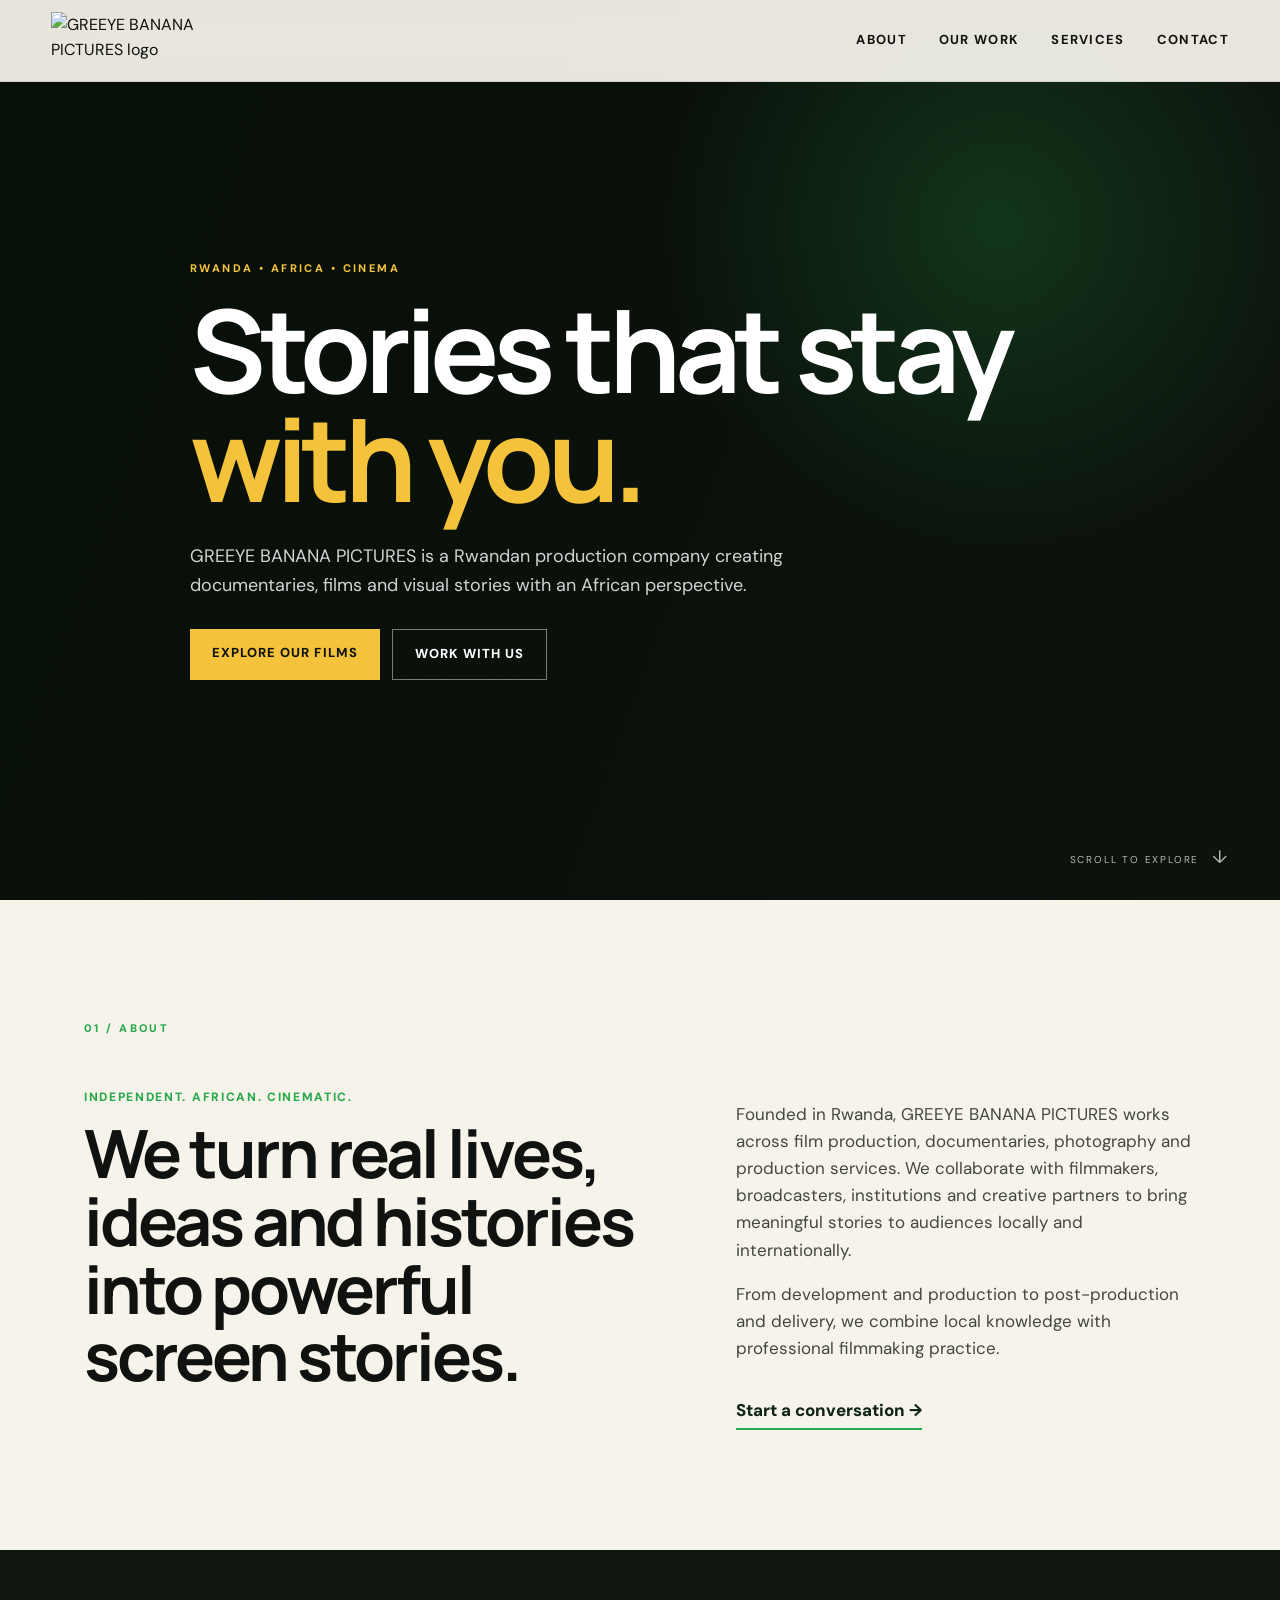
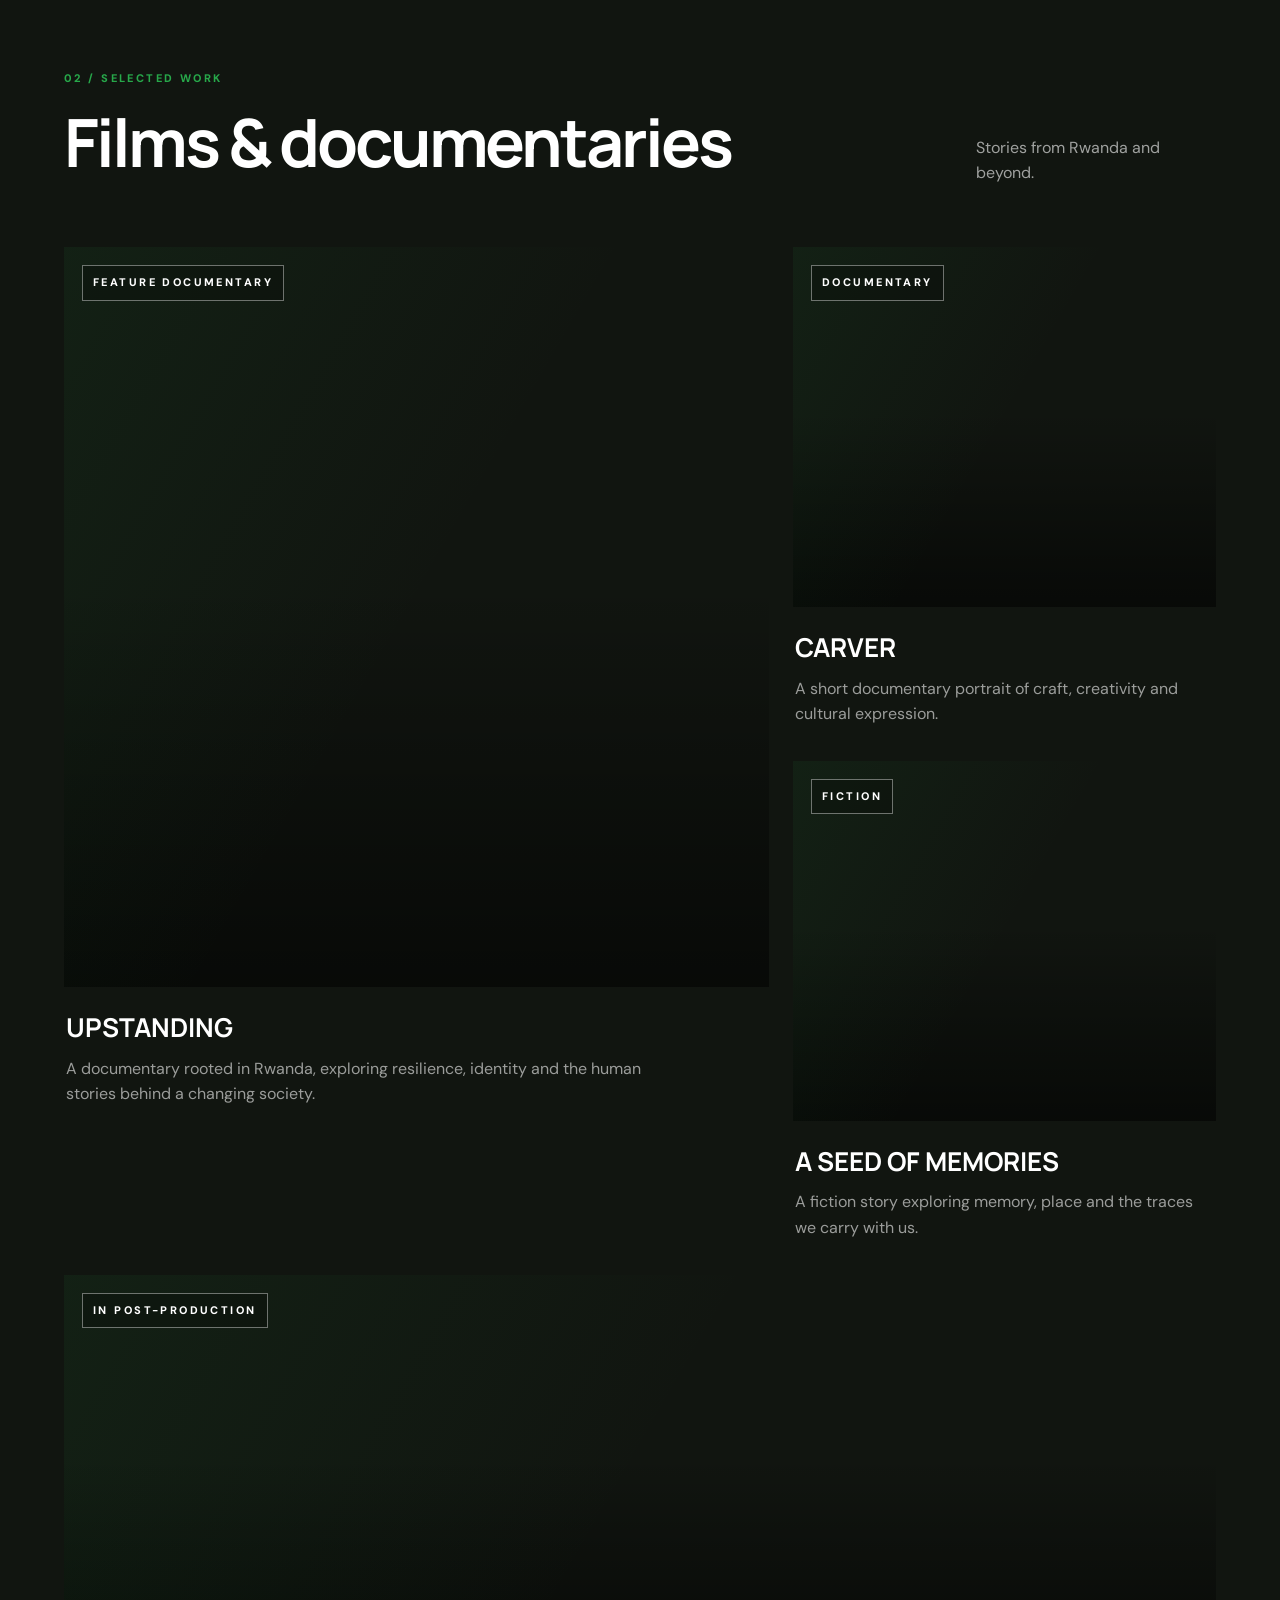
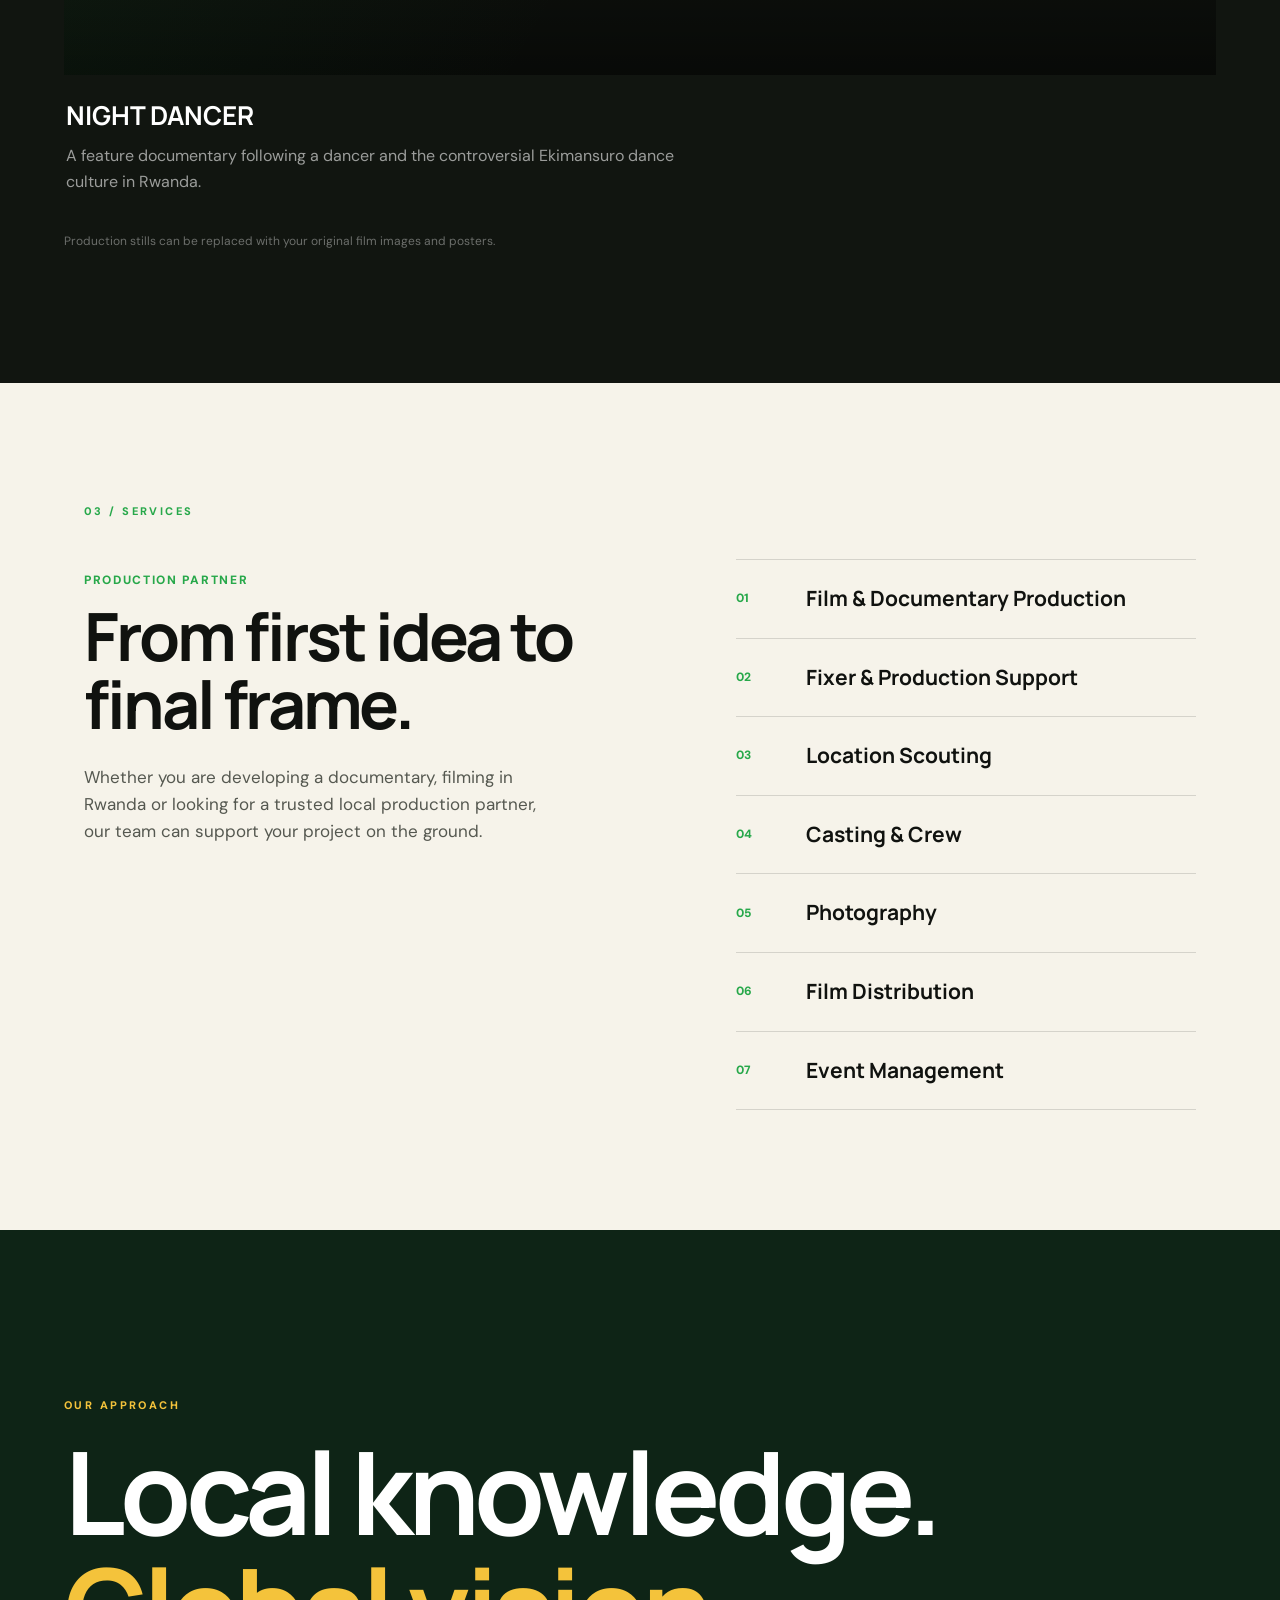
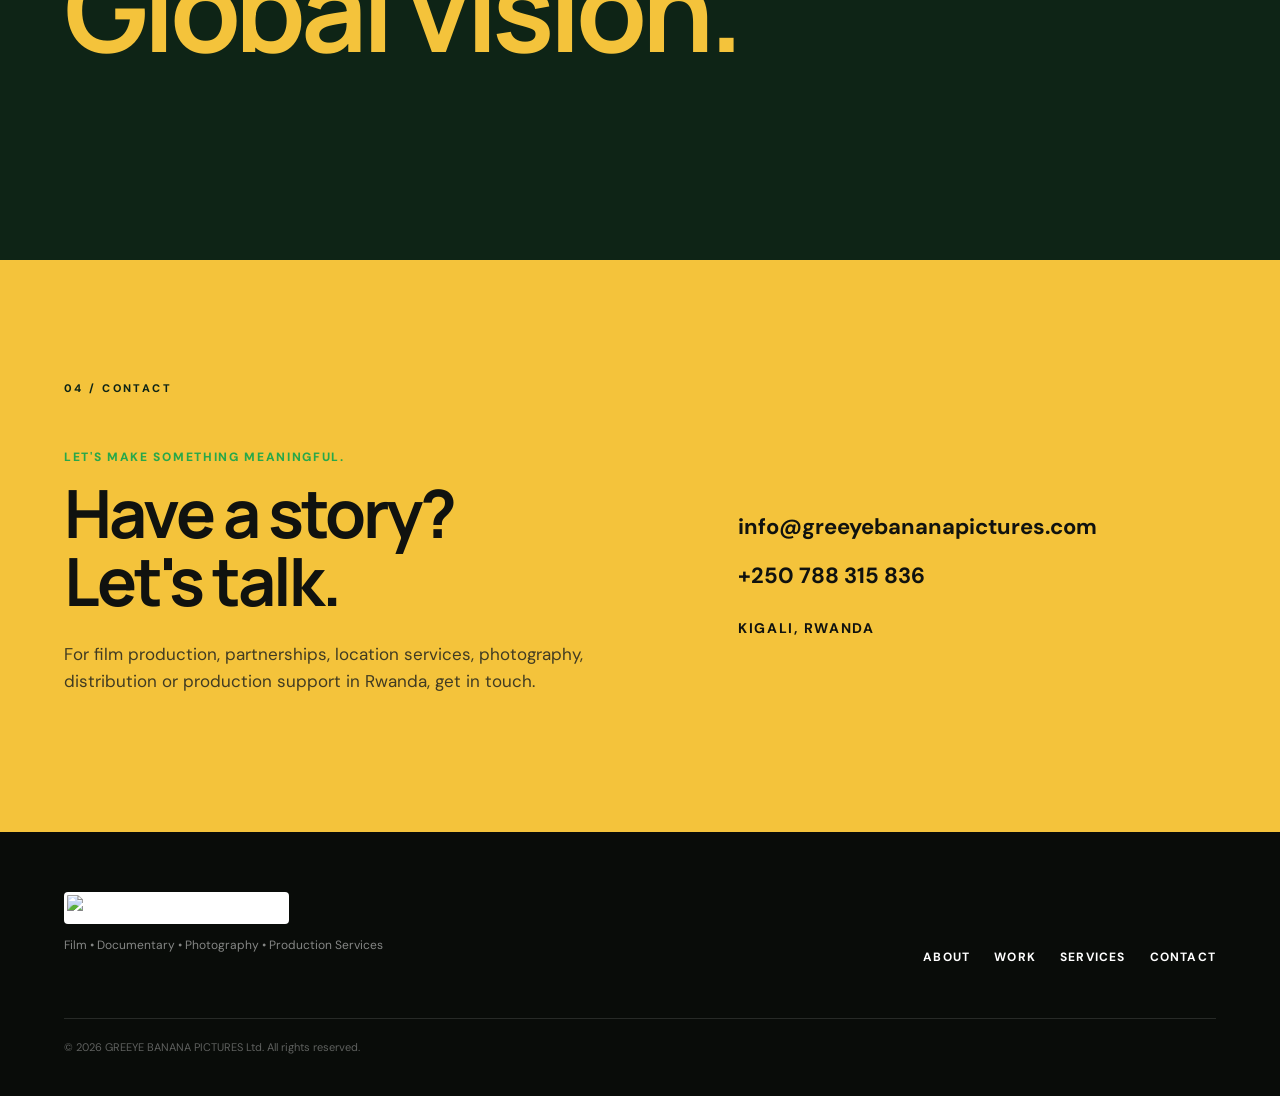
==== index.html @ ae96b375 "Add files via upload" ====
<!DOCTYPE html>
<html lang="en">
<head>
  <meta charset="UTF-8">
  <meta name="viewport" content="width=device-width, initial-scale=1.0">
  <meta name="description" content="GREEYE BANANA PICTURES — Rwandan film production company creating bold stories for Rwanda, Africa and the world.">
  <title>GREEYE BANANA PICTURES | Film Production</title>
  <link rel="preconnect" href="https://fonts.googleapis.com">
  <link rel="preconnect" href="https://fonts.gstatic.com" crossorigin>
  <link href="https://fonts.googleapis.com/css2?family=DM+Sans:wght@400;500;600;700&family=Manrope:wght@500;600;700;800&display=swap" rel="stylesheet">
  <link rel="stylesheet" href="style.css">
</head>
<body>
  <header class="site-header" id="top">
    <a class="brand" href="#top" aria-label="GREEYE BANANA PICTURES home">
      <img src="assets/greeye-logo.png" alt="GREEYE BANANA PICTURES logo">
    </a>
    <button class="menu-toggle" aria-label="Open menu" aria-expanded="false">☰</button>
    <nav class="nav">
      <a href="#about">About</a>
      <a href="#work">Our Work</a>
      <a href="#services">Services</a>
      <a href="#contact">Contact</a>
    </nav>
  </header>

  <main>
    <section class="hero">
      <div class="hero-media"></div>
      <div class="hero-overlay"></div>
      <div class="hero-content">
        <p class="eyebrow">RWANDA • AFRICA • CINEMA</p>
        <h1>Stories that stay<br><span>with you.</span></h1>
        <p class="hero-copy">GREEYE BANANA PICTURES is a Rwandan production company creating documentaries, films and visual stories with an African perspective.</p>
        <div class="hero-actions">
          <a class="button button-primary" href="#work">Explore our films</a>
          <a class="button button-ghost" href="#contact">Work with us</a>
        </div>
      </div>
      <div class="scroll-note">SCROLL TO EXPLORE <span>↓</span></div>
    </section>

    <section class="intro section" id="about">
      <div class="section-label">01 / ABOUT</div>
      <div class="intro-grid">
        <div>
          <p class="kicker">Independent. African. Cinematic.</p>
          <h2>We turn real lives, ideas and histories into powerful screen stories.</h2>
        </div>
        <div class="intro-copy">
          <p>Founded in Rwanda, GREEYE BANANA PICTURES works across film production, documentaries, photography and production services. We collaborate with filmmakers, broadcasters, institutions and creative partners to bring meaningful stories to audiences locally and internationally.</p>
          <p>From development and production to post-production and delivery, we combine local knowledge with professional filmmaking practice.</p>
          <a class="text-link" href="#contact">Start a conversation →</a>
        </div>
      </div>
    </section>

    <section class="work section" id="work">
      <div class="section-head">
        <div>
          <div class="section-label">02 / SELECTED WORK</div>
          <h2>Films &amp; documentaries</h2>
        </div>
        <p>Stories from Rwanda and beyond.</p>
      </div>

      <div class="film-grid">
        <article class="film-card large">
          <div class="film-image image-one">
            <span class="film-type">FEATURE DOCUMENTARY</span>
          </div>
          <div class="film-meta">
            <h3>UPSTANDING</h3>
            <p>A documentary rooted in Rwanda, exploring resilience, identity and the human stories behind a changing society.</p>
          </div>
        </article>

        <article class="film-card">
          <div class="film-image image-two">
            <span class="film-type">DOCUMENTARY</span>
          </div>
          <div class="film-meta">
            <h3>CARVER</h3>
            <p>A short documentary portrait of craft, creativity and cultural expression.</p>
          </div>
        </article>

        <article class="film-card">
          <div class="film-image image-three">
            <span class="film-type">FICTION</span>
          </div>
          <div class="film-meta">
            <h3>A SEED OF MEMORIES</h3>
            <p>A fiction story exploring memory, place and the traces we carry with us.</p>
          </div>
        </article>

        <article class="film-card wide">
          <div class="film-image image-four">
            <span class="film-type">IN POST-PRODUCTION</span>
          </div>
          <div class="film-meta">
            <h3>NIGHT DANCER</h3>
            <p>A feature documentary following a dancer and the controversial Ekimansuro dance culture in Rwanda.</p>
          </div>
        </article>
      </div>
      <p class="image-note">Production stills can be replaced with your original film images and posters.</p>
    </section>

    <section class="services section" id="services">
      <div class="section-label">03 / SERVICES</div>
      <div class="services-grid">
        <div>
          <p class="kicker">Production partner</p>
          <h2>From first idea to final frame.</h2>
          <p class="service-intro">Whether you are developing a documentary, filming in Rwanda or looking for a trusted local production partner, our team can support your project on the ground.</p>
        </div>
        <div class="service-list">
          <div class="service-item"><span>01</span><h3>Film &amp; Documentary Production</h3></div>
          <div class="service-item"><span>02</span><h3>Fixer &amp; Production Support</h3></div>
          <div class="service-item"><span>03</span><h3>Location Scouting</h3></div>
          <div class="service-item"><span>04</span><h3>Casting &amp; Crew</h3></div>
          <div class="service-item"><span>05</span><h3>Photography</h3></div>
          <div class="service-item"><span>06</span><h3>Film Distribution</h3></div>
          <div class="service-item"><span>07</span><h3>Event Management</h3></div>
        </div>
      </div>
    </section>

    <section class="statement">
      <div class="statement-inner">
        <p class="eyebrow">OUR APPROACH</p>
        <h2>Local knowledge.<br><em>Global vision.</em></h2>
      </div>
    </section>

    <section class="contact section" id="contact">
      <div class="section-label">04 / CONTACT</div>
      <div class="contact-grid">
        <div>
          <p class="kicker">Let's make something meaningful.</p>
          <h2>Have a story?<br>Let's talk.</h2>
          <p class="contact-copy">For film production, partnerships, location services, photography, distribution or production support in Rwanda, get in touch.</p>
        </div>
        <div class="contact-details">
          <a href="mailto:info@greeyebananapictures.com">info@greeyebananapictures.com</a>
          <a href="tel:+250788315836">+250 788 315 836</a>
          <p>Kigali, Rwanda</p>
        </div>
      </div>
    </section>
  </main>

  <footer>
    <div class="footer-brand">
      <img src="assets/greeye-logo.png" alt="GREEYE BANANA PICTURES">
      <p>Film • Documentary • Photography • Production Services</p>
    </div>
    <div class="footer-links">
      <a href="#about">About</a>
      <a href="#work">Work</a>
      <a href="#services">Services</a>
      <a href="#contact">Contact</a>
    </div>
    <p class="copyright">© 2026 GREEYE BANANA PICTURES Ltd. All rights reserved.</p>
  </footer>

  <script src="script.js"></script>
</body>
</html>
---- style.css ----
:root {
  --green: #27a84a;
  --green-dark: #0e2416;
  --gold: #f4c33b;
  --cream: #f6f3ea;
  --ink: #10120f;
  --muted: #686b64;
  --line: rgba(16,18,15,.14);
  --white: #fff;
  --max: 1240px;
}
* { box-sizing: border-box; }
html { scroll-behavior: smooth; }
body {
  margin: 0;
  font-family: "DM Sans", sans-serif;
  color: var(--ink);
  background: var(--cream);
  line-height: 1.6;
}
a { color: inherit; text-decoration: none; }
.site-header {
  position: fixed;
  z-index: 20;
  top: 0; left: 0; right: 0;
  height: 82px;
  display: flex;
  align-items: center;
  justify-content: space-between;
  padding: 12px 4vw;
  background: rgba(246,243,234,.94);
  backdrop-filter: blur(14px);
  border-bottom: 1px solid rgba(16,18,15,.08);
}
.brand img { width: 150px; height: 58px; object-fit: contain; display: block; }
.nav { display: flex; gap: 32px; font-size: 13px; font-weight: 700; text-transform: uppercase; letter-spacing: .1em; }
.nav a { position: relative; padding: 8px 0; }
.nav a::after { content:""; position:absolute; left:0; bottom:2px; width:0; height:2px; background:var(--green); transition:.25s; }
.nav a:hover::after { width:100%; }
.menu-toggle { display:none; border:0; background:transparent; font-size:26px; }

.hero {
  min-height: 100vh;
  position: relative;
  display:flex;
  align-items:center;
  color:white;
  overflow:hidden;
  background:#10140f;
}
.hero-media {
  position:absolute; inset:0;
  background:
    linear-gradient(110deg, rgba(7,15,9,.95) 0%, rgba(7,15,9,.68) 48%, rgba(7,15,9,.32) 100%),
    url("https://images.unsplash.com/photo-1485846234645-a62644f84728?auto=format&fit=crop&w=2200&q=85") center/cover;
  transform: scale(1.02);
}
.hero-overlay { position:absolute; inset:0; background: radial-gradient(circle at 78% 25%, rgba(39,168,74,.24), transparent 28%); }
.hero-content { position:relative; z-index:2; width:min(900px, 90%); margin:120px auto 80px; }
.eyebrow, .section-label, .film-type {
  font-size:11px; letter-spacing:.22em; font-weight:800; text-transform:uppercase;
}
.eyebrow { color:var(--gold); margin:0 0 18px; }
h1, h2, h3 { font-family:"Manrope", sans-serif; margin-top:0; }
h1 { font-size:clamp(58px, 9vw, 122px); line-height:.94; letter-spacing:-.055em; margin:0; max-width:950px; }
h1 span { color:var(--gold); }
.hero-copy { max-width:620px; margin:30px 0; font-size:18px; color:rgba(255,255,255,.82); }
.hero-actions { display:flex; gap:12px; flex-wrap:wrap; }
.button { padding:14px 22px; font-weight:800; font-size:13px; text-transform:uppercase; letter-spacing:.08em; }
.button-primary { background:var(--gold); color:var(--ink); }
.button-ghost { border:1px solid rgba(255,255,255,.45); color:white; }
.scroll-note { position:absolute; bottom:28px; right:4vw; z-index:2; font-size:10px; letter-spacing:.18em; opacity:.7; }
.scroll-note span { font-size:18px; margin-left:8px; }

.section { padding:120px 5vw; max-width:var(--max); margin:auto; }
.section-label { color:var(--green); margin-bottom:38px; }
.intro-grid, .services-grid, .contact-grid { display:grid; grid-template-columns:1.1fr .9fr; gap:90px; }
.kicker { color:var(--green); font-weight:800; text-transform:uppercase; letter-spacing:.14em; font-size:12px; }
h2 { font-size:clamp(38px, 5.2vw, 72px); line-height:1.02; letter-spacing:-.045em; margin-bottom:26px; }
.intro-copy { color:#44473f; font-size:17px; padding-top:8px; }
.text-link { display:inline-block; margin-top:18px; color:var(--green-dark); font-weight:800; border-bottom:2px solid var(--green); padding-bottom:4px; }

.work { max-width:none; background:#111510; color:white; }
.work > * { max-width:var(--max); margin-left:auto; margin-right:auto; }
.section-head { display:flex; justify-content:space-between; align-items:end; gap:40px; }
.section-head .section-label { margin-bottom:20px; }
.section-head p { color:rgba(255,255,255,.6); max-width:240px; }
.film-grid { display:grid; grid-template-columns:1.25fr .75fr; gap:24px; margin-top:45px; }
.film-card { min-width:0; }
.film-card.large { grid-row:span 2; }
.film-card.wide { grid-column:span 2; }
.film-image {
  min-height:360px; position:relative; overflow:hidden;
  background-size:cover; background-position:center;
}
.film-card.large .film-image { min-height:740px; }
.film-card.wide .film-image { min-height:400px; }
.image-one { background-image:linear-gradient(0deg,rgba(0,0,0,.55),transparent 55%),url("https://images.unsplash.com/photo-1492619375914-88005aa9e8fb?auto=format&fit=crop&w=1500&q=80"); }
.image-two { background-image:linear-gradient(0deg,rgba(0,0,0,.55),transparent 55%),url("https://images.unsplash.com/photo-1489599849927-2ee91cede3ba?auto=format&fit=crop&w=1200&q=80"); }
.image-three { background-image:linear-gradient(0deg,rgba(0,0,0,.55),transparent 55%),url("https://images.unsplash.com/photo-1516321318423-f06f85e504b3?auto=format&fit=crop&w=1200&q=80"); }
.image-four { background-image:linear-gradient(0deg,rgba(0,0,0,.55),transparent 55%),url("https://images.unsplash.com/photo-1516035069371-29a1b244cc32?auto=format&fit=crop&w=1500&q=80"); }
.film-image::after { content:""; position:absolute; inset:0; background:linear-gradient(120deg,rgba(39,168,74,.08),transparent 50%); transition:.35s; }
.film-card:hover .film-image::after { background:linear-gradient(120deg,rgba(244,195,59,.15),transparent 55%); }
.film-type { position:absolute; z-index:2; top:18px; left:18px; padding:8px 10px; border:1px solid rgba(255,255,255,.4); background:rgba(0,0,0,.25); }
.film-meta { padding:20px 2px 10px; }
.film-meta h3 { font-size:26px; margin-bottom:7px; }
.film-meta p { color:rgba(255,255,255,.58); max-width:620px; margin:0; }
.image-note { color:rgba(255,255,255,.38); font-size:12px; margin-top:28px; }

.services { background:var(--cream); }
.service-intro { max-width:480px; color:#555850; font-size:17px; }
.service-list { border-top:1px solid var(--line); }
.service-item { display:grid; grid-template-columns:52px 1fr; align-items:center; gap:18px; padding:22px 0; border-bottom:1px solid var(--line); }
.service-item span { color:var(--green); font-size:12px; font-weight:800; }
.service-item h3 { margin:0; font-size:21px; }

.statement { min-height:70vh; display:flex; align-items:center; background:var(--green-dark); color:white; padding:80px 5vw; }
.statement-inner { width:min(var(--max), 1240px); margin:auto; }
.statement h2 { font-size:clamp(58px, 9vw, 130px); }
.statement em { color:var(--gold); font-style:normal; }

.contact { background:var(--gold); max-width:none; }
.contact > * { max-width:var(--max); margin-left:auto; margin-right:auto; }
.contact .section-label { color:var(--green-dark); }
.contact-details { display:flex; flex-direction:column; justify-content:center; gap:14px; font-size:22px; font-weight:700; }
.contact-details a:hover { text-decoration:underline; }
.contact-details p { margin:10px 0 0; font-size:14px; text-transform:uppercase; letter-spacing:.12em; }
.contact-copy { max-width:540px; font-size:17px; color:#403b22; }

footer { background:#090c09; color:white; padding:60px 5vw 28px; display:grid; grid-template-columns:1fr auto; gap:40px; align-items:end; }
.footer-brand img { width:190px; height:70px; object-fit:contain; background:white; border-radius:4px; padding:3px; }
.footer-brand p { color:rgba(255,255,255,.5); font-size:12px; }
.footer-links { display:flex; gap:24px; font-size:12px; text-transform:uppercase; letter-spacing:.1em; font-weight:700; }
.copyright { grid-column:1/-1; border-top:1px solid rgba(255,255,255,.12); padding-top:20px; color:rgba(255,255,255,.35); font-size:11px; }

@media (max-width: 800px) {
  .site-header { height:72px; }
  .brand img { width:125px; height:50px; }
  .menu-toggle { display:block; }
  .nav { display:none; position:absolute; top:72px; left:0; right:0; background:var(--cream); padding:22px 5vw; flex-direction:column; gap:8px; border-bottom:1px solid var(--line); }
  .nav.open { display:flex; }
  .hero-content { margin-top:100px; }
  .hero-copy { font-size:16px; }
  .intro-grid, .services-grid, .contact-grid { grid-template-columns:1fr; gap:35px; }
  .section { padding:85px 6vw; }
  .film-grid { grid-template-columns:1fr; }
  .film-card.large, .film-card.wide { grid-row:auto; grid-column:auto; }
  .film-card.large .film-image, .film-card.wide .film-image, .film-image { min-height:430px; }
  .section-head { align-items:start; flex-direction:column; gap:0; }
  .statement { min-height:55vh; }
  footer { grid-template-columns:1fr; }
  .footer-links { flex-wrap:wrap; }
}
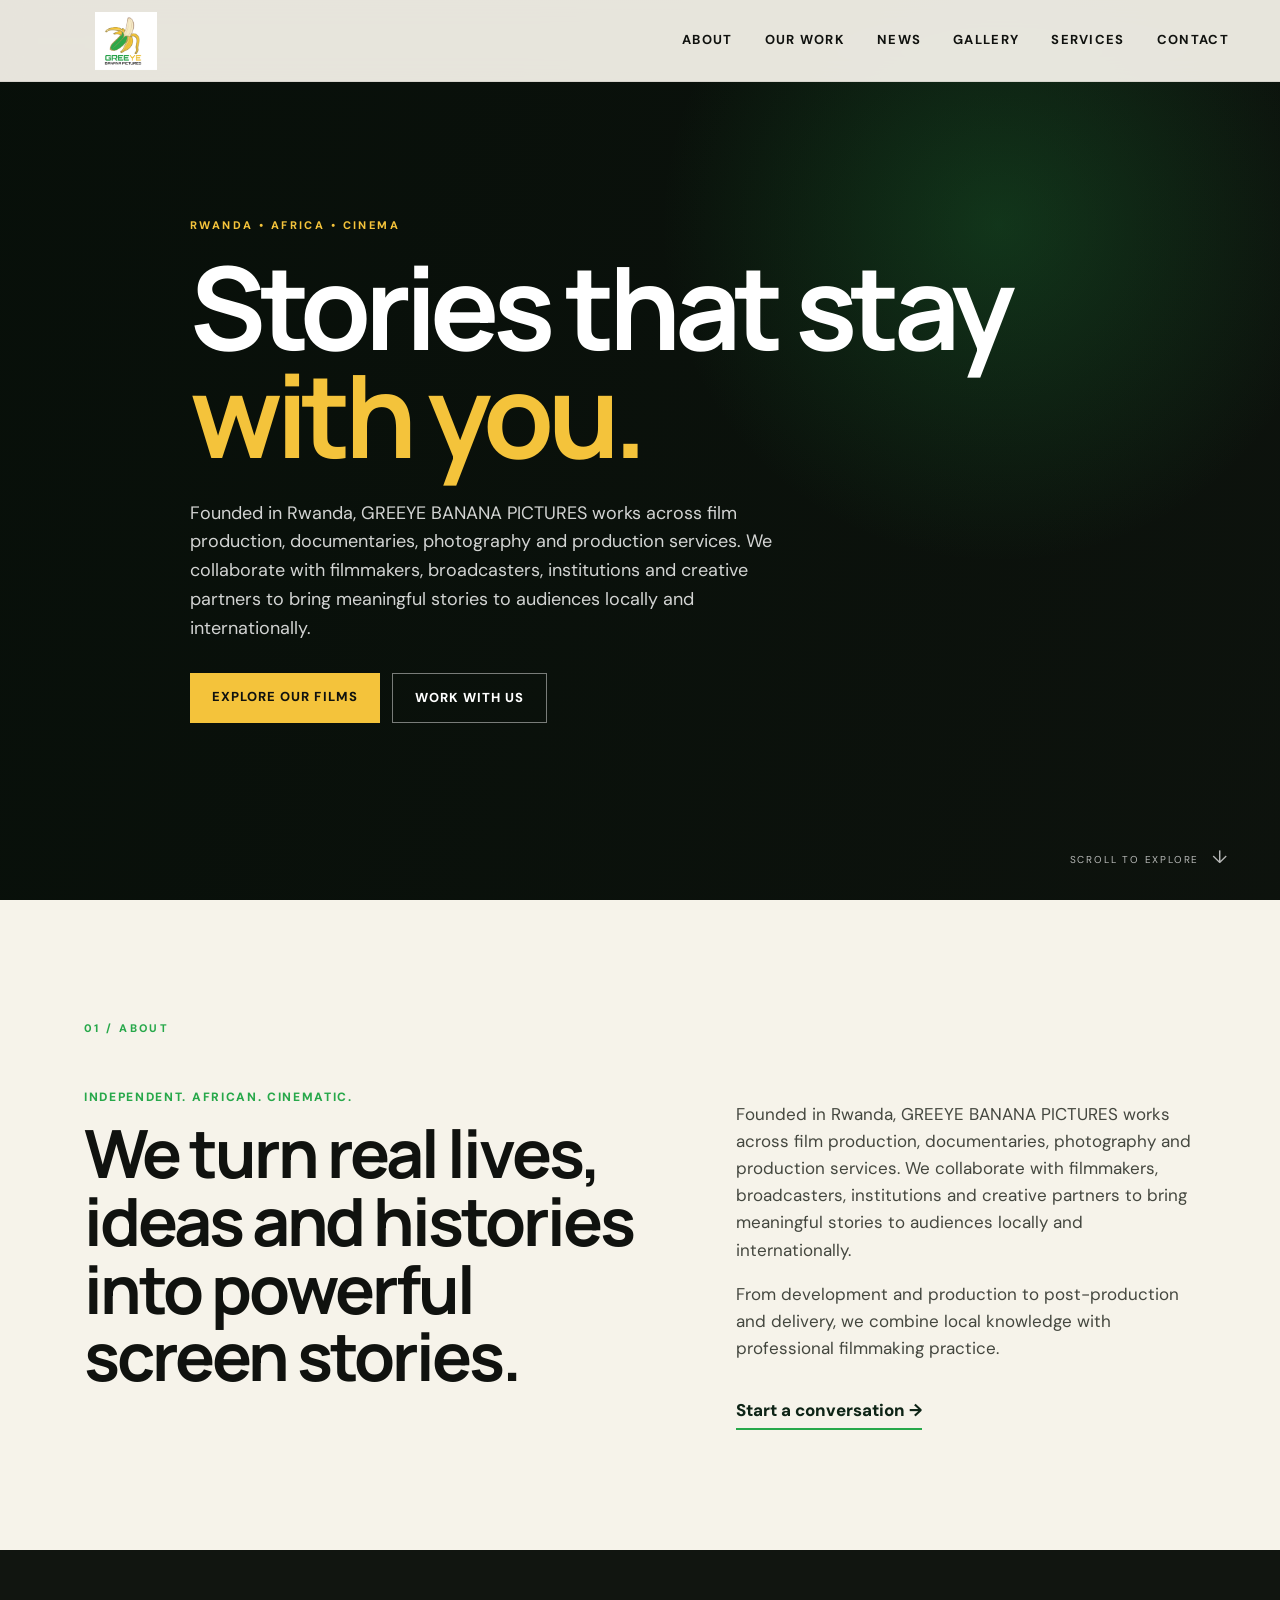
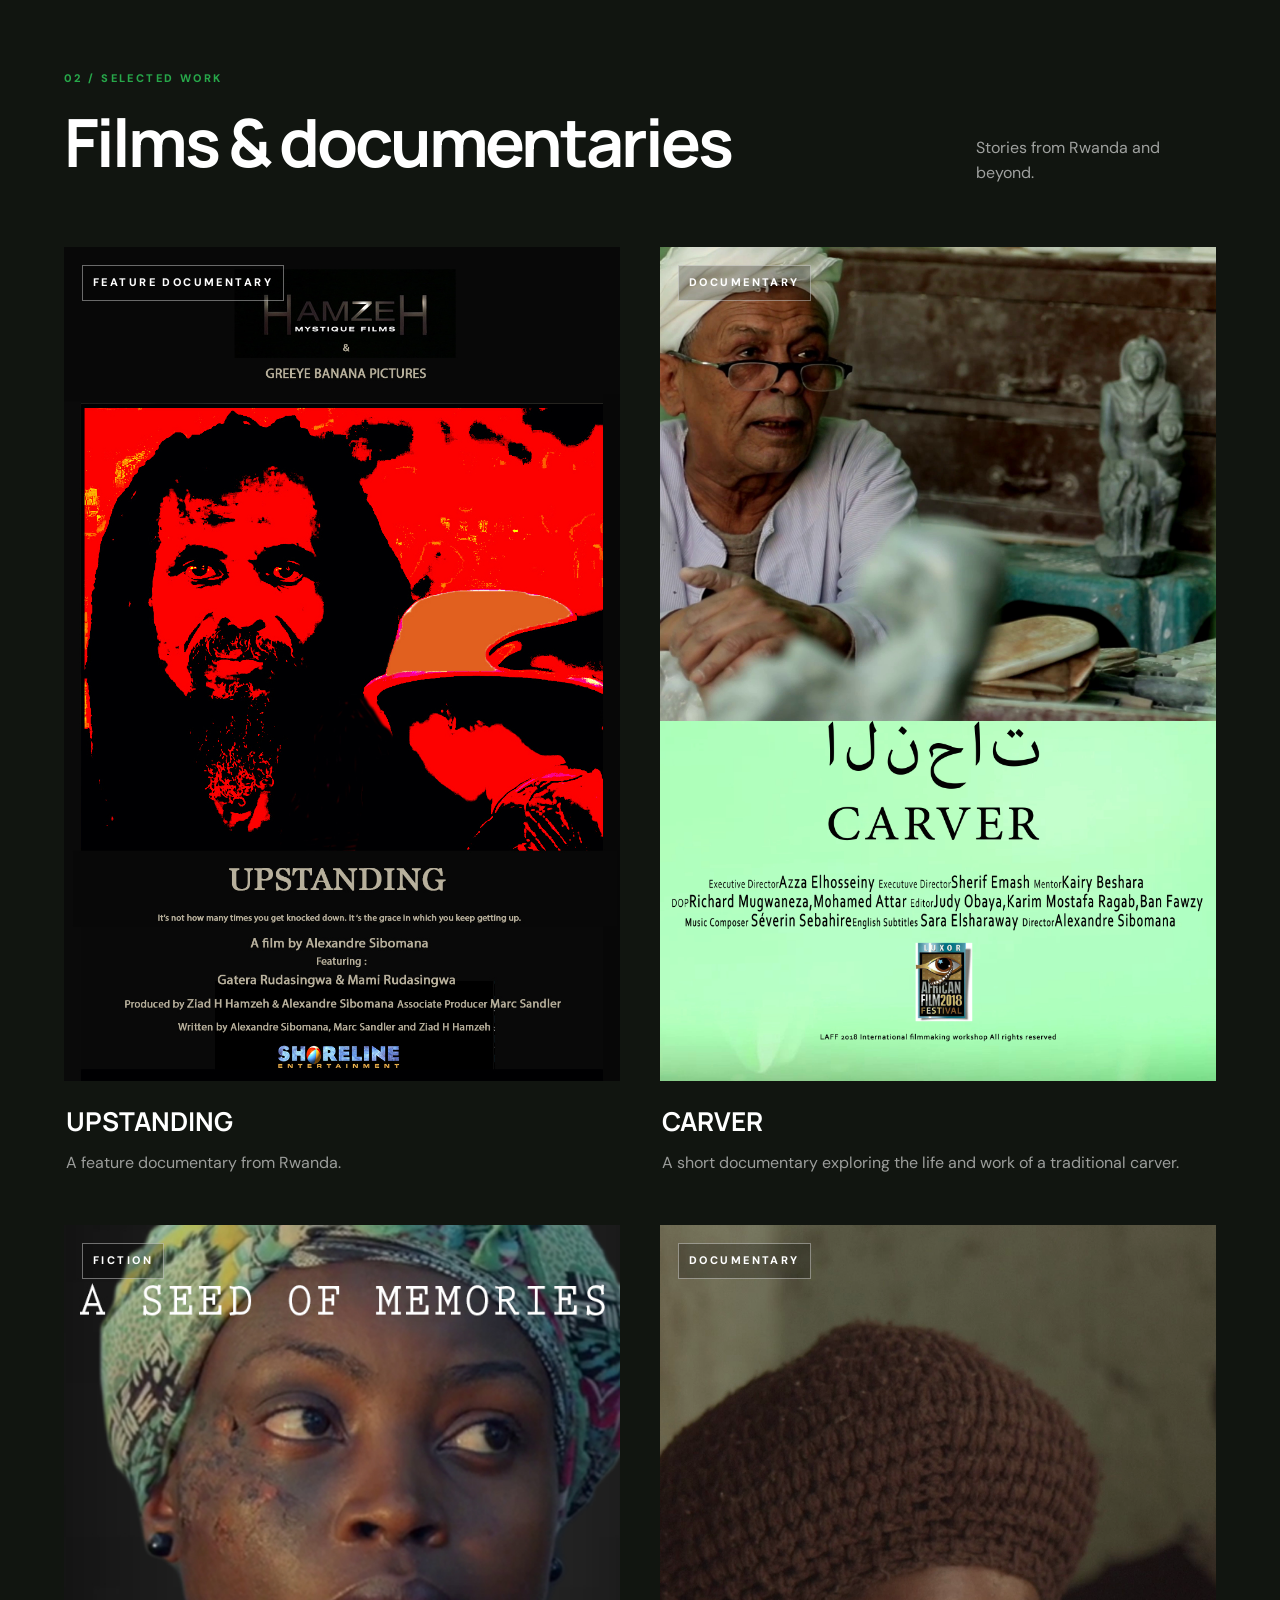
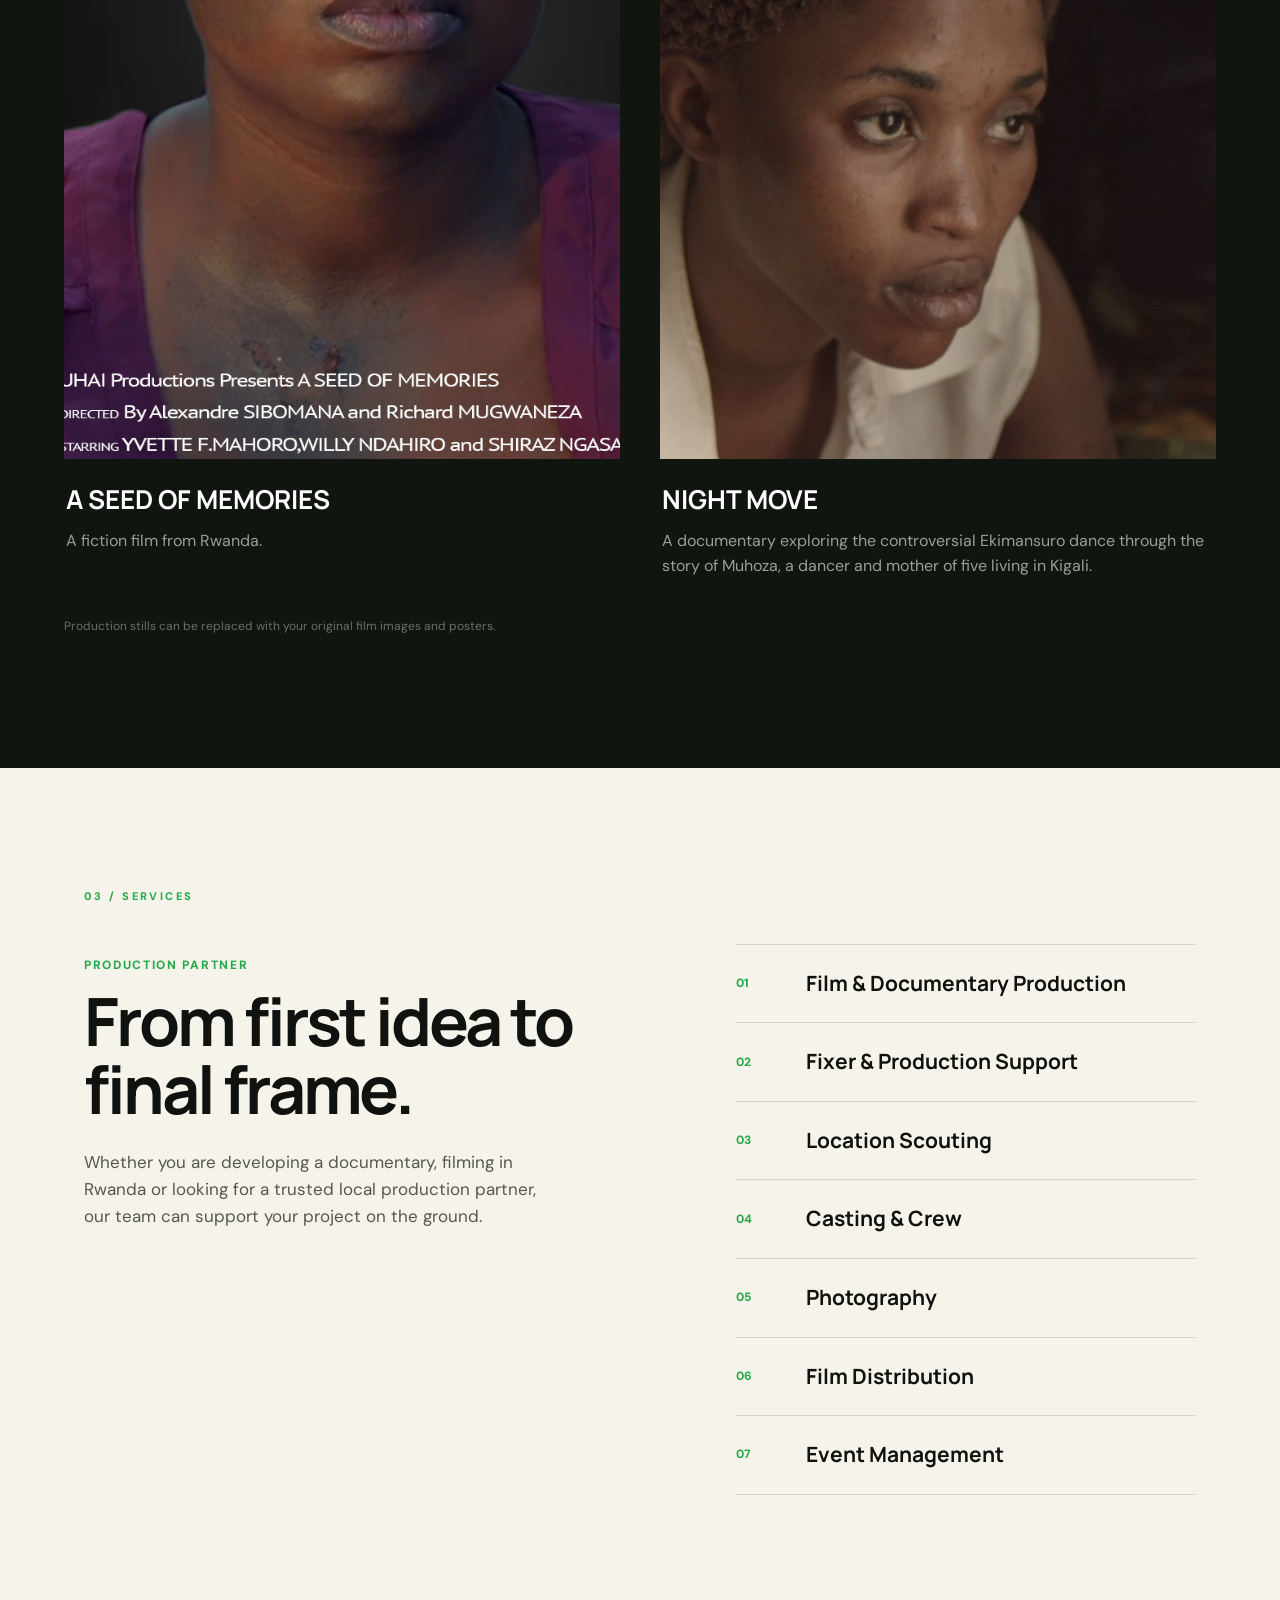
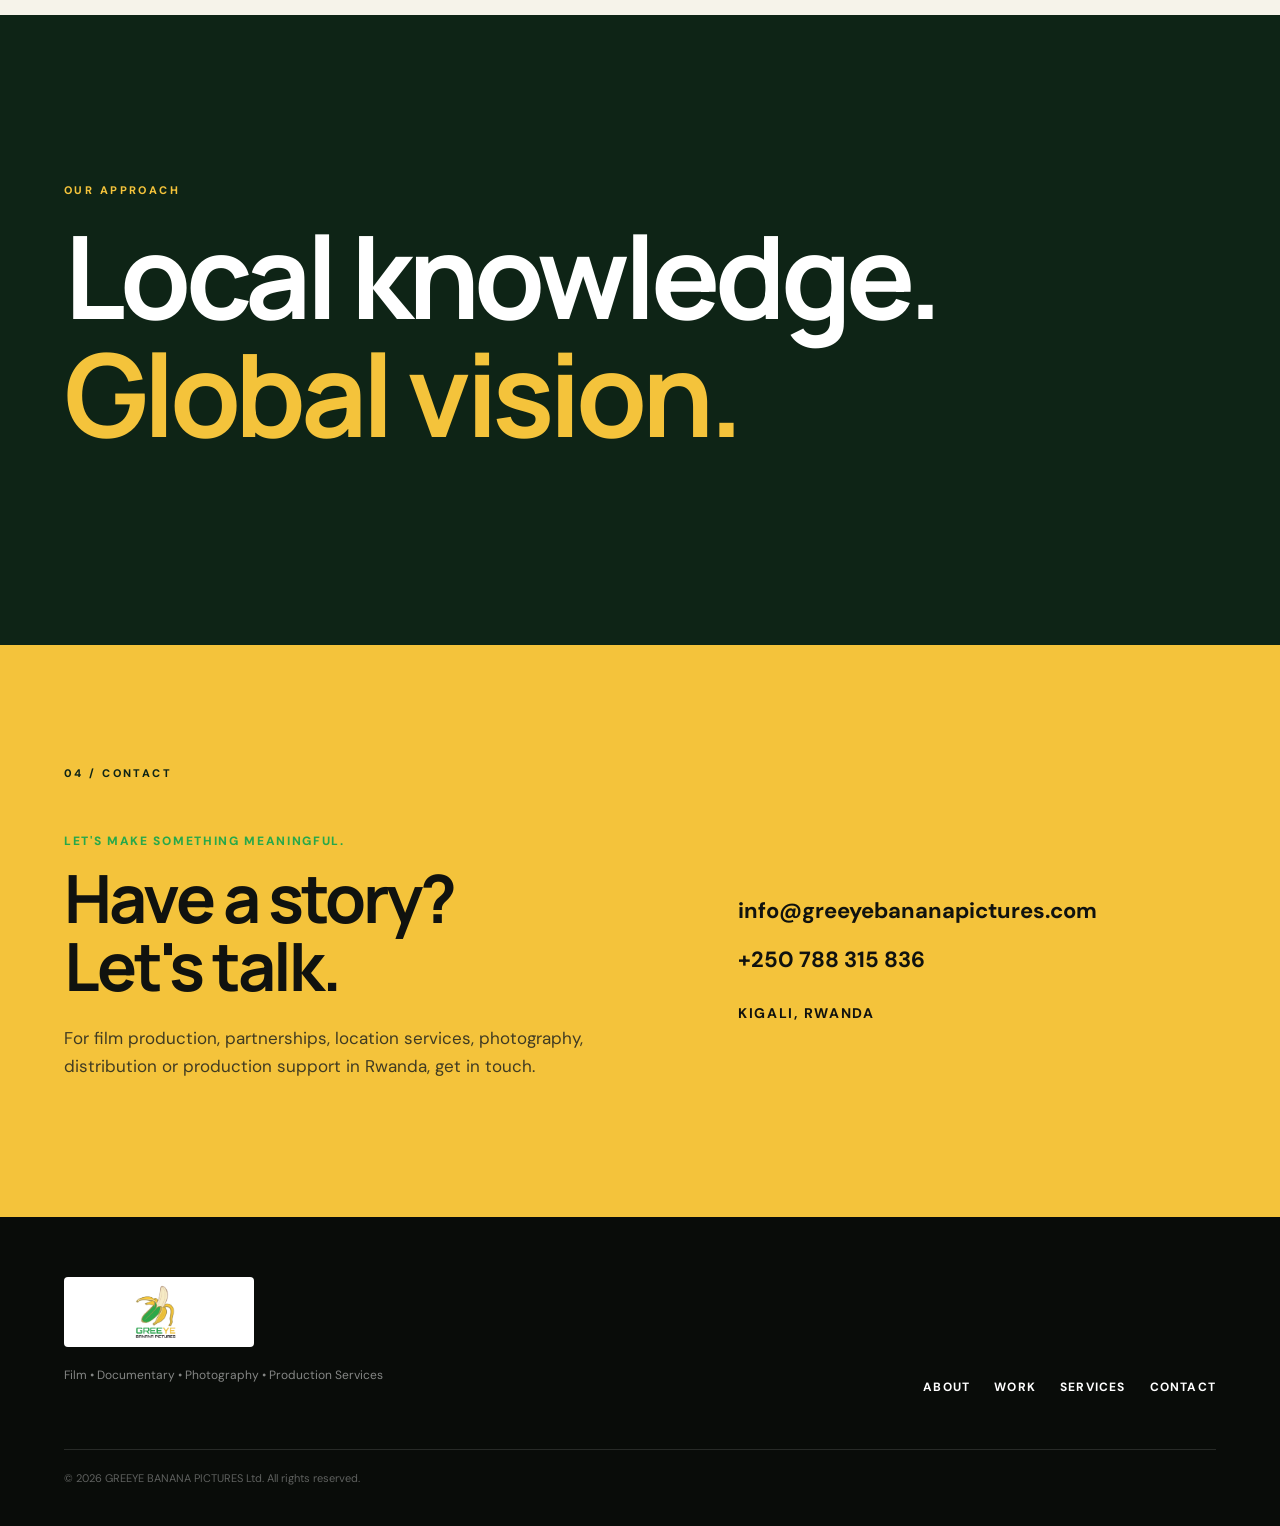
==== commit aa0a95e1: "Update index.html" ====
--- a/index.html
+++ b/index.html
@@ -18,9 +18,11 @@
     <button class="menu-toggle" aria-label="Open menu" aria-expanded="false">☰</button>
     <nav class="nav">
       <a href="#about">About</a>
-      <a href="#work">Our Work</a>
-      <a href="#services">Services</a>
-      <a href="#contact">Contact</a>
+<a href="#work">Our Work</a>
+<a href="#news">News</a>
+<a href="#gallery">Gallery</a>
+<a href="#services">Services</a>
+<a href="#contact">Contact</a>
     </nav>
   </header>
 
--- a/style.css
+++ b/style.css
@@ -85,22 +85,52 @@
 .section-head { display:flex; justify-content:space-between; align-items:end; gap:40px; }
 .section-head .section-label { margin-bottom:20px; }
 .section-head p { color:rgba(255,255,255,.6); max-width:240px; }
-.film-grid { display:grid; grid-template-columns:1.25fr .75fr; gap:24px; margin-top:45px; }
-.film-card { min-width:0; }
-.film-card.large { grid-row:span 2; }
-.film-card.wide { grid-column:span 2; }
+.film-grid {
+  display: grid;
+  grid-template-columns: repeat(2, minmax(0, 1fr));
+  gap: 40px;
+  margin-top: 45px;
+}
+
+.film-card {
+  min-width: 0;
+}
+
 .film-image {
-  min-height:360px; position:relative; overflow:hidden;
-  background-size:cover; background-position:center;
+  position: relative;
+  overflow: hidden;
+  width: 100%;
+  aspect-ratio: 2 / 3;
+  background-size: cover;
+  background-position: center;
 }
-.film-card.large .film-image { min-height:740px; }
-.film-card.wide .film-image { min-height:400px; }
-.image-one { background-image:linear-gradient(0deg,rgba(0,0,0,.55),transparent 55%),url("https://images.unsplash.com/photo-1492619375914-88005aa9e8fb?auto=format&fit=crop&w=1500&q=80"); }
-.image-two { background-image:linear-gradient(0deg,rgba(0,0,0,.55),transparent 55%),url("https://images.unsplash.com/photo-1489599849927-2ee91cede3ba?auto=format&fit=crop&w=1200&q=80"); }
-.image-three { background-image:linear-gradient(0deg,rgba(0,0,0,.55),transparent 55%),url("https://images.unsplash.com/photo-1516321318423-f06f85e504b3?auto=format&fit=crop&w=1200&q=80"); }
-.image-four { background-image:linear-gradient(0deg,rgba(0,0,0,.55),transparent 55%),url("https://images.unsplash.com/photo-1516035069371-29a1b244cc32?auto=format&fit=crop&w=1500&q=80"); }
-.film-image::after { content:""; position:absolute; inset:0; background:linear-gradient(120deg,rgba(39,168,74,.08),transparent 50%); transition:.35s; }
-.film-card:hover .film-image::after { background:linear-gradient(120deg,rgba(244,195,59,.15),transparent 55%); }
+
+.film-card.large,
+.film-card.wide {
+  grid-column: auto;
+  grid-row: auto;
+}
+
+.film-card.large .film-image,
+.film-card.wide .film-image {
+  min-height: 0;
+  aspect-ratio: 2 / 3;
+}
+
+.film-image img {
+  width: 100%;
+  height: 100%;
+  object-fit: cover;
+  display: block;
+}
+}
+
+.film-image img {
+  width: 100%;
+  height: 100%;
+  object-fit: contain;
+  display: block;
+}
 .film-type { position:absolute; z-index:2; top:18px; left:18px; padding:8px 10px; border:1px solid rgba(255,255,255,.4); background:rgba(0,0,0,.25); }
 .film-meta { padding:20px 2px 10px; }
 .film-meta h3 { font-size:26px; margin-bottom:7px; }
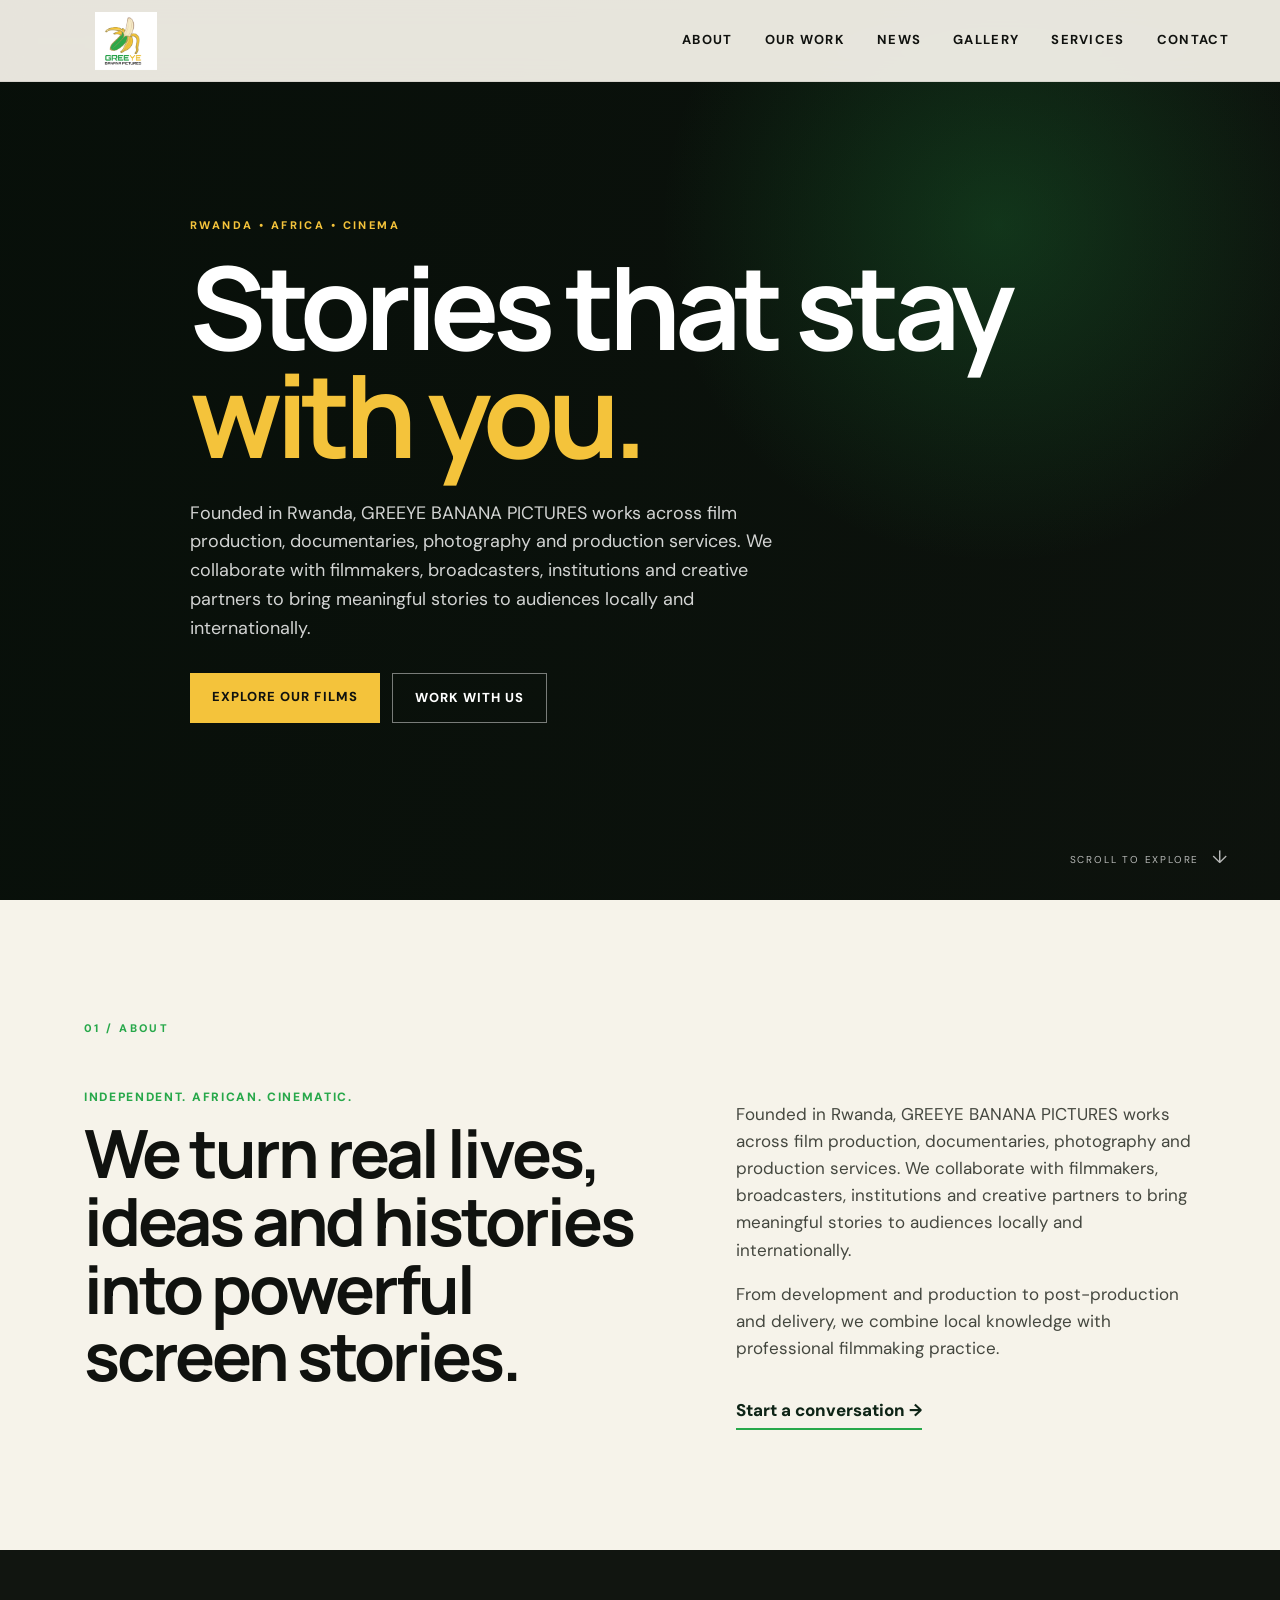
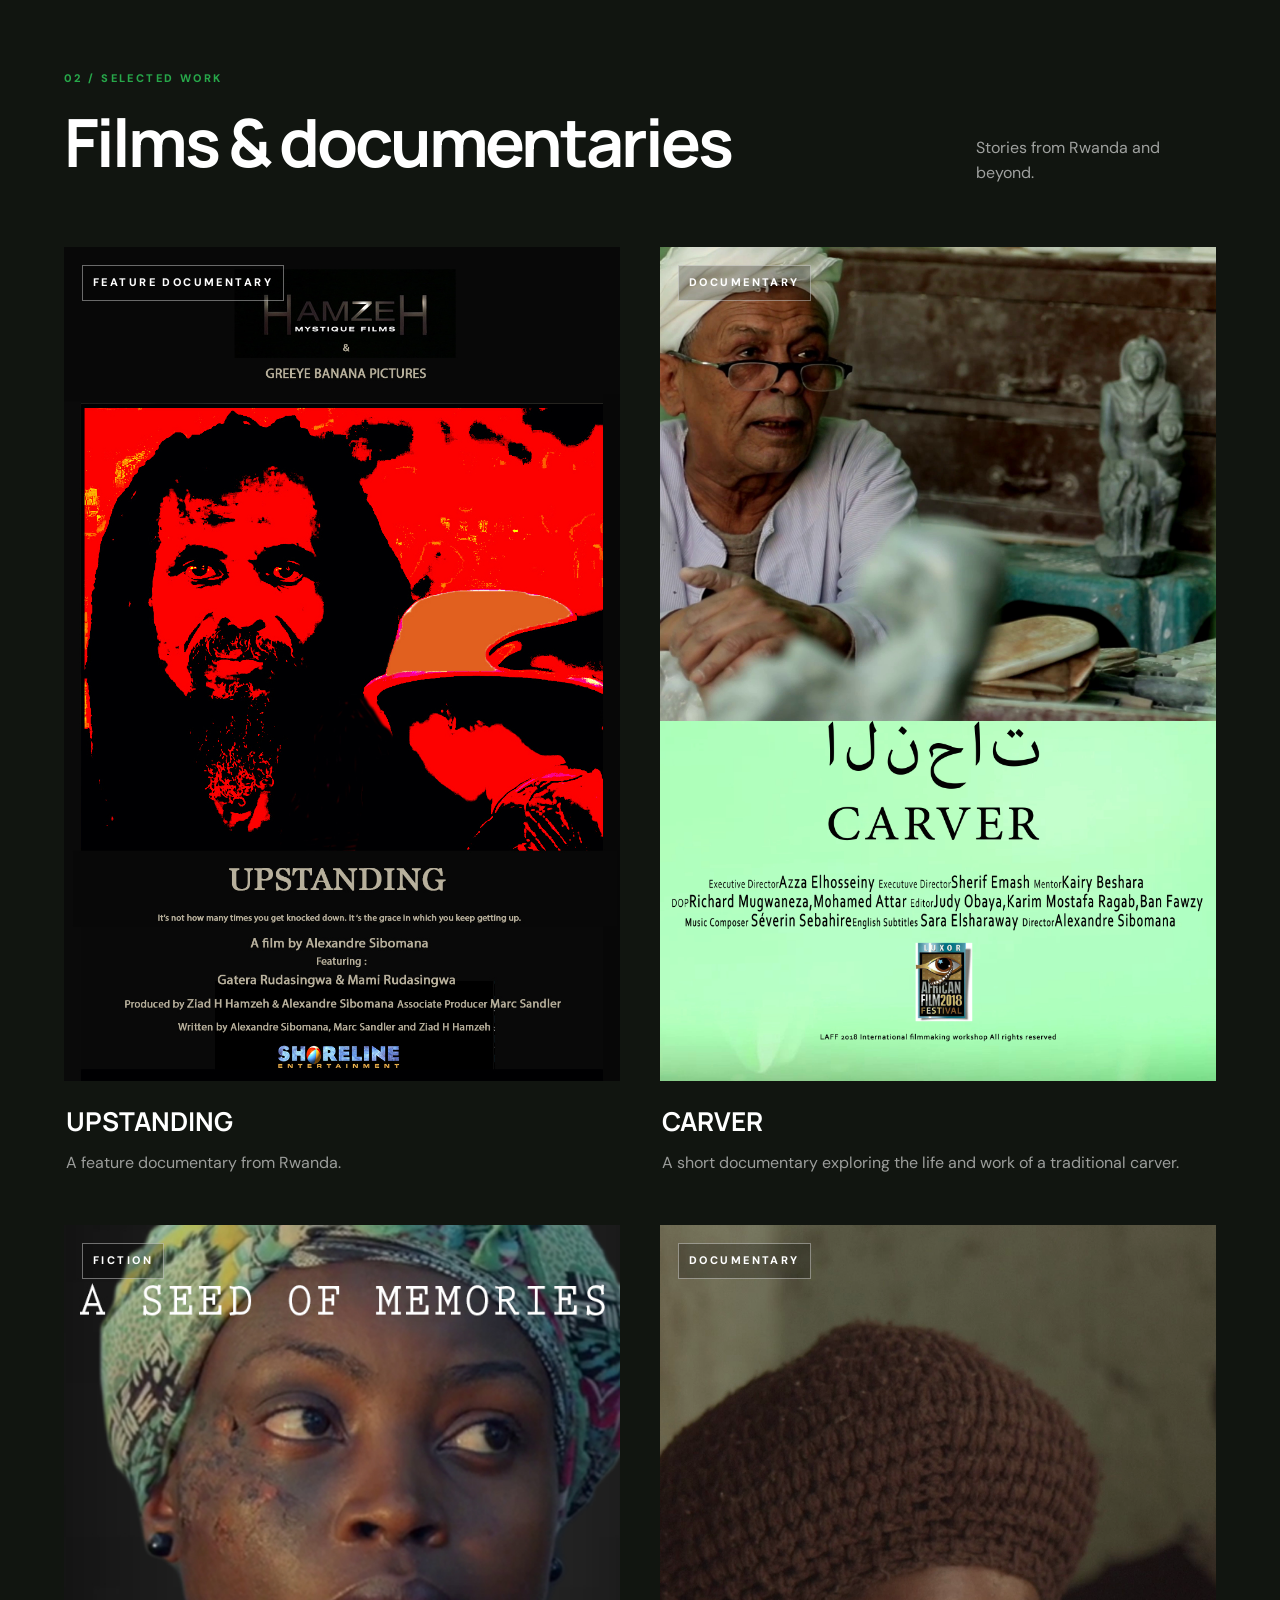
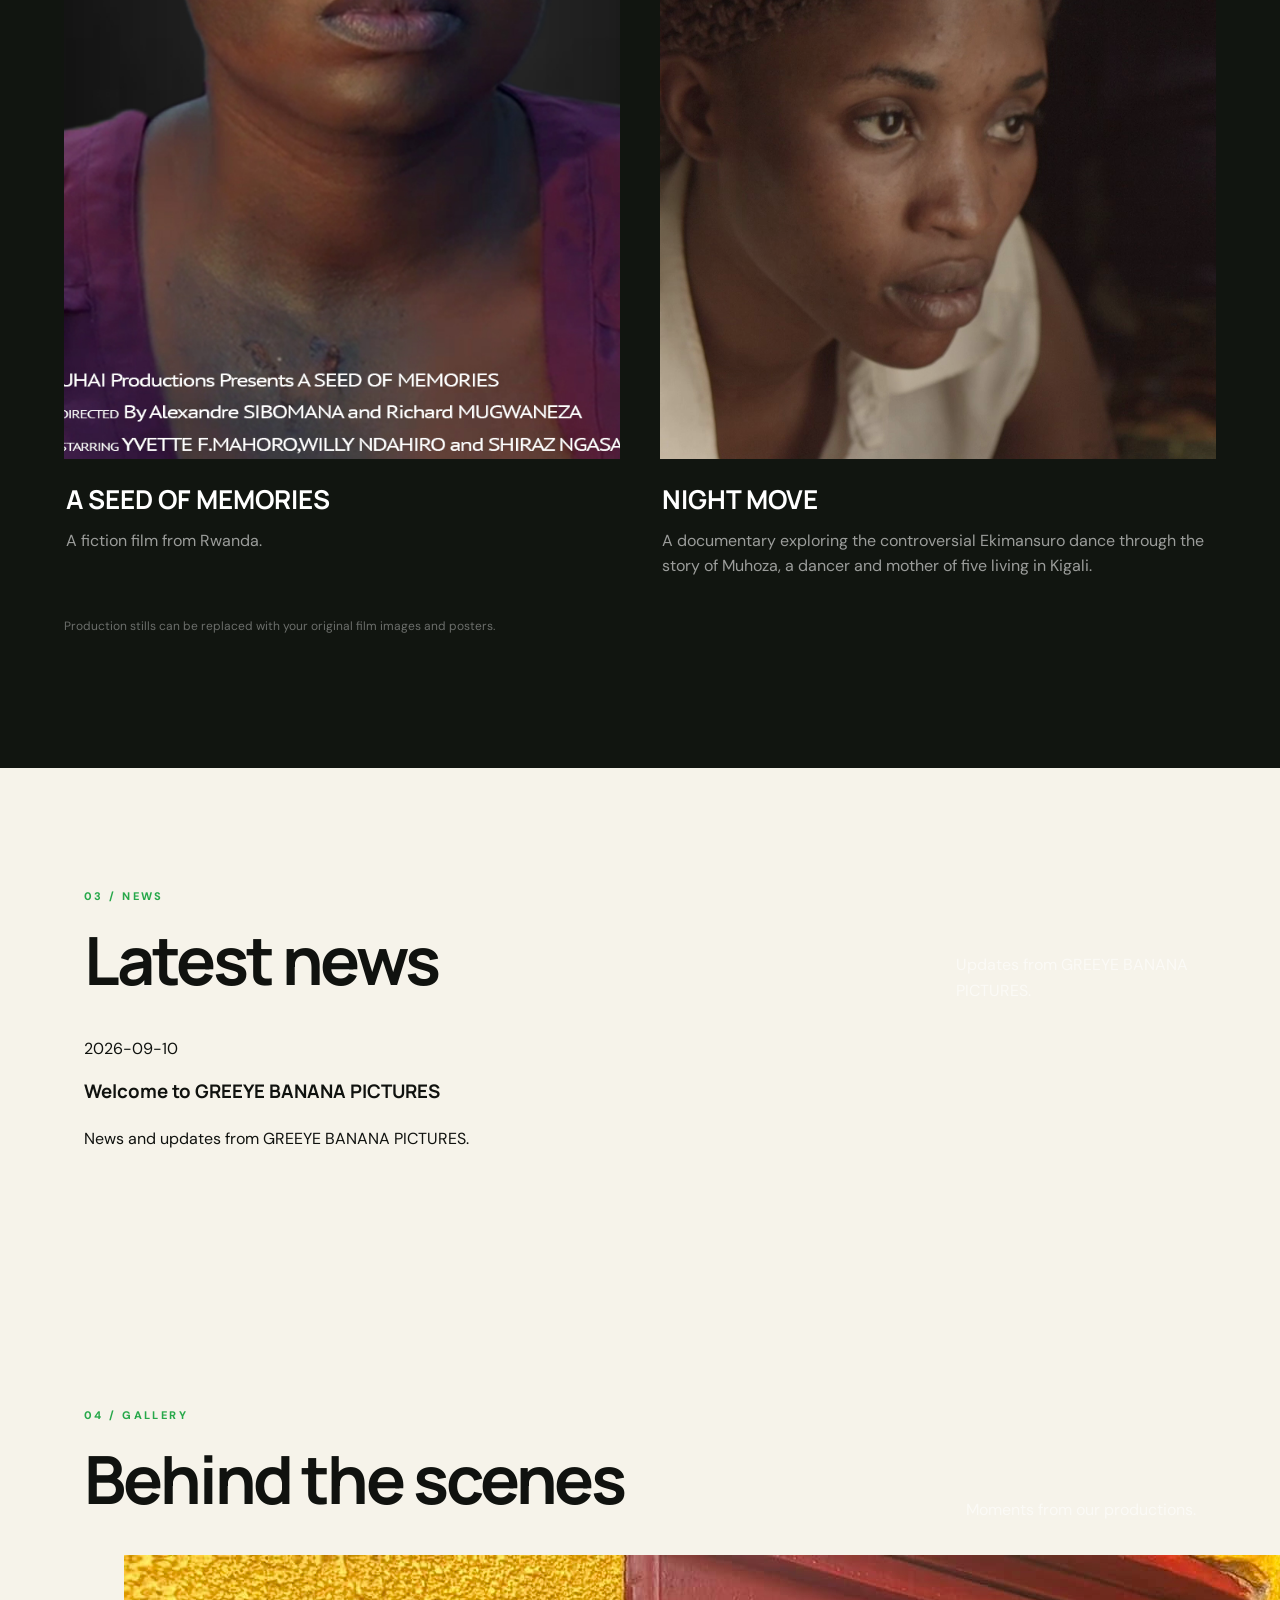
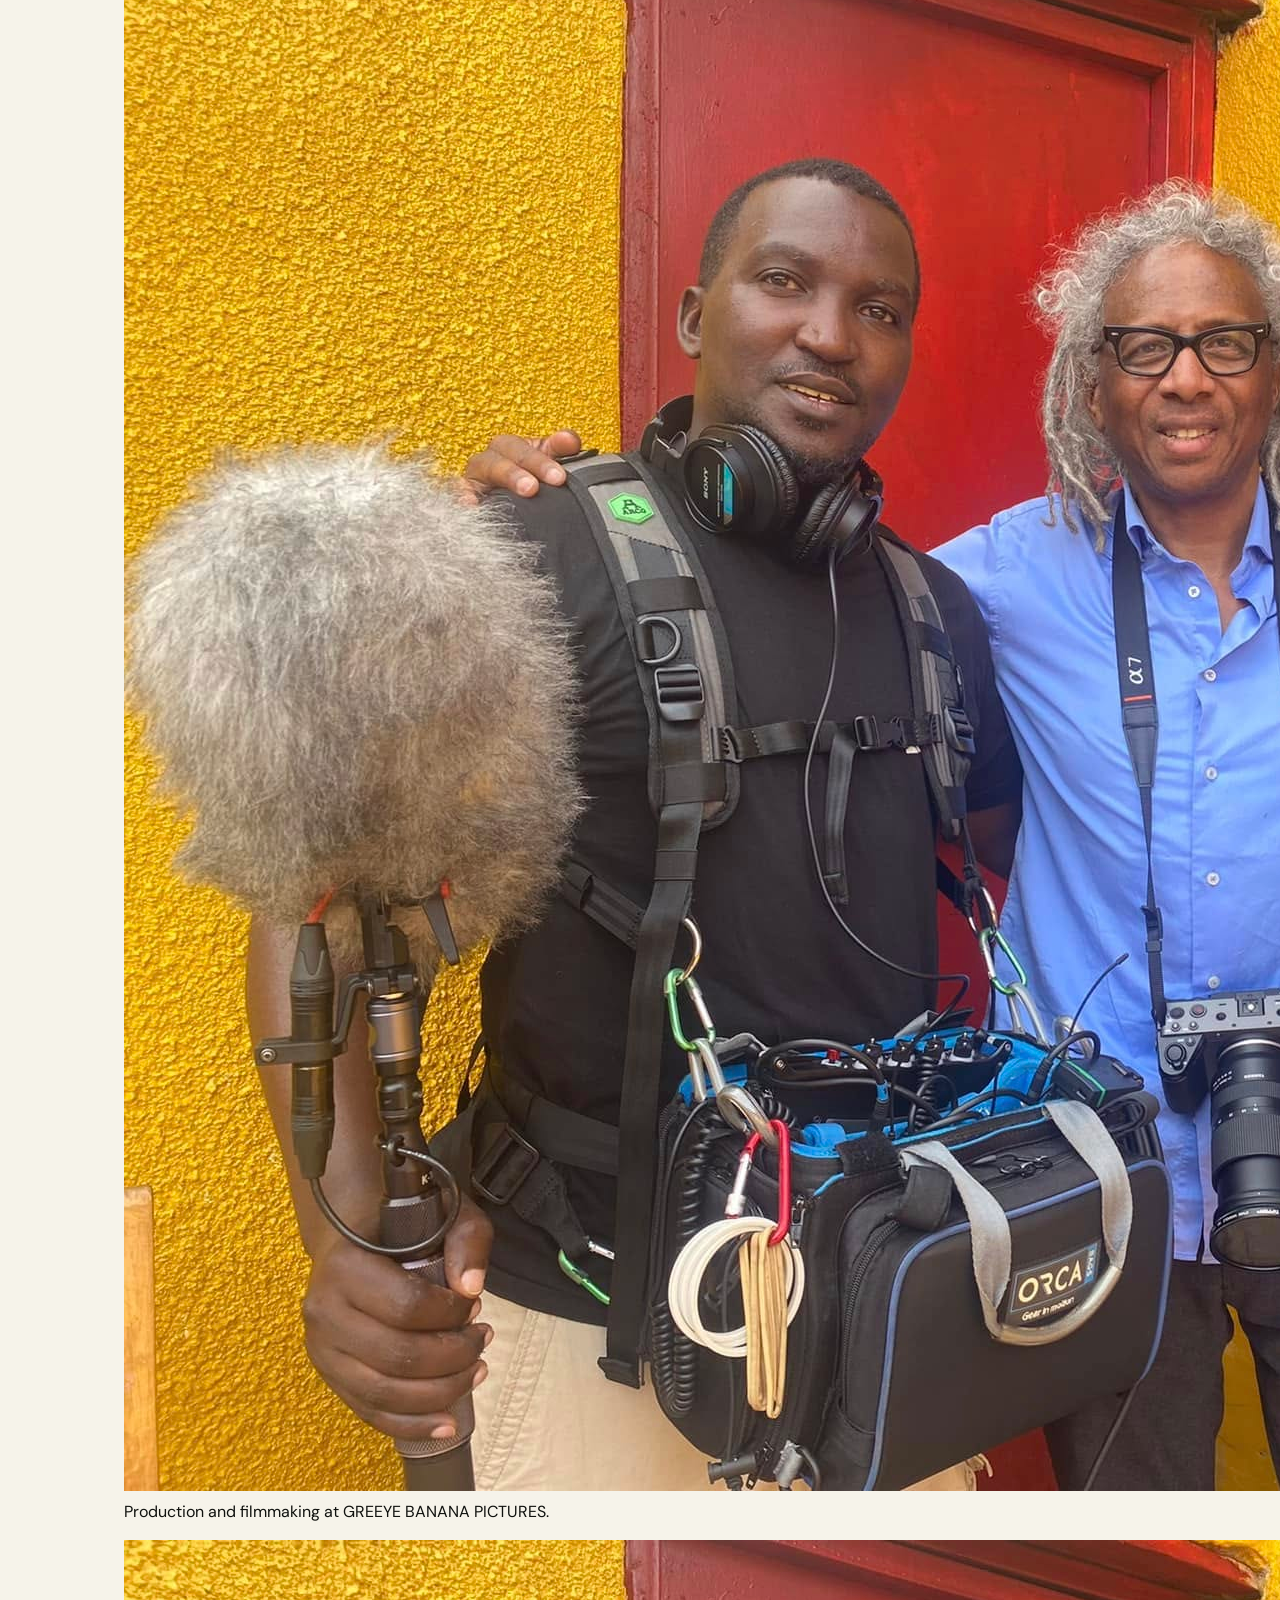
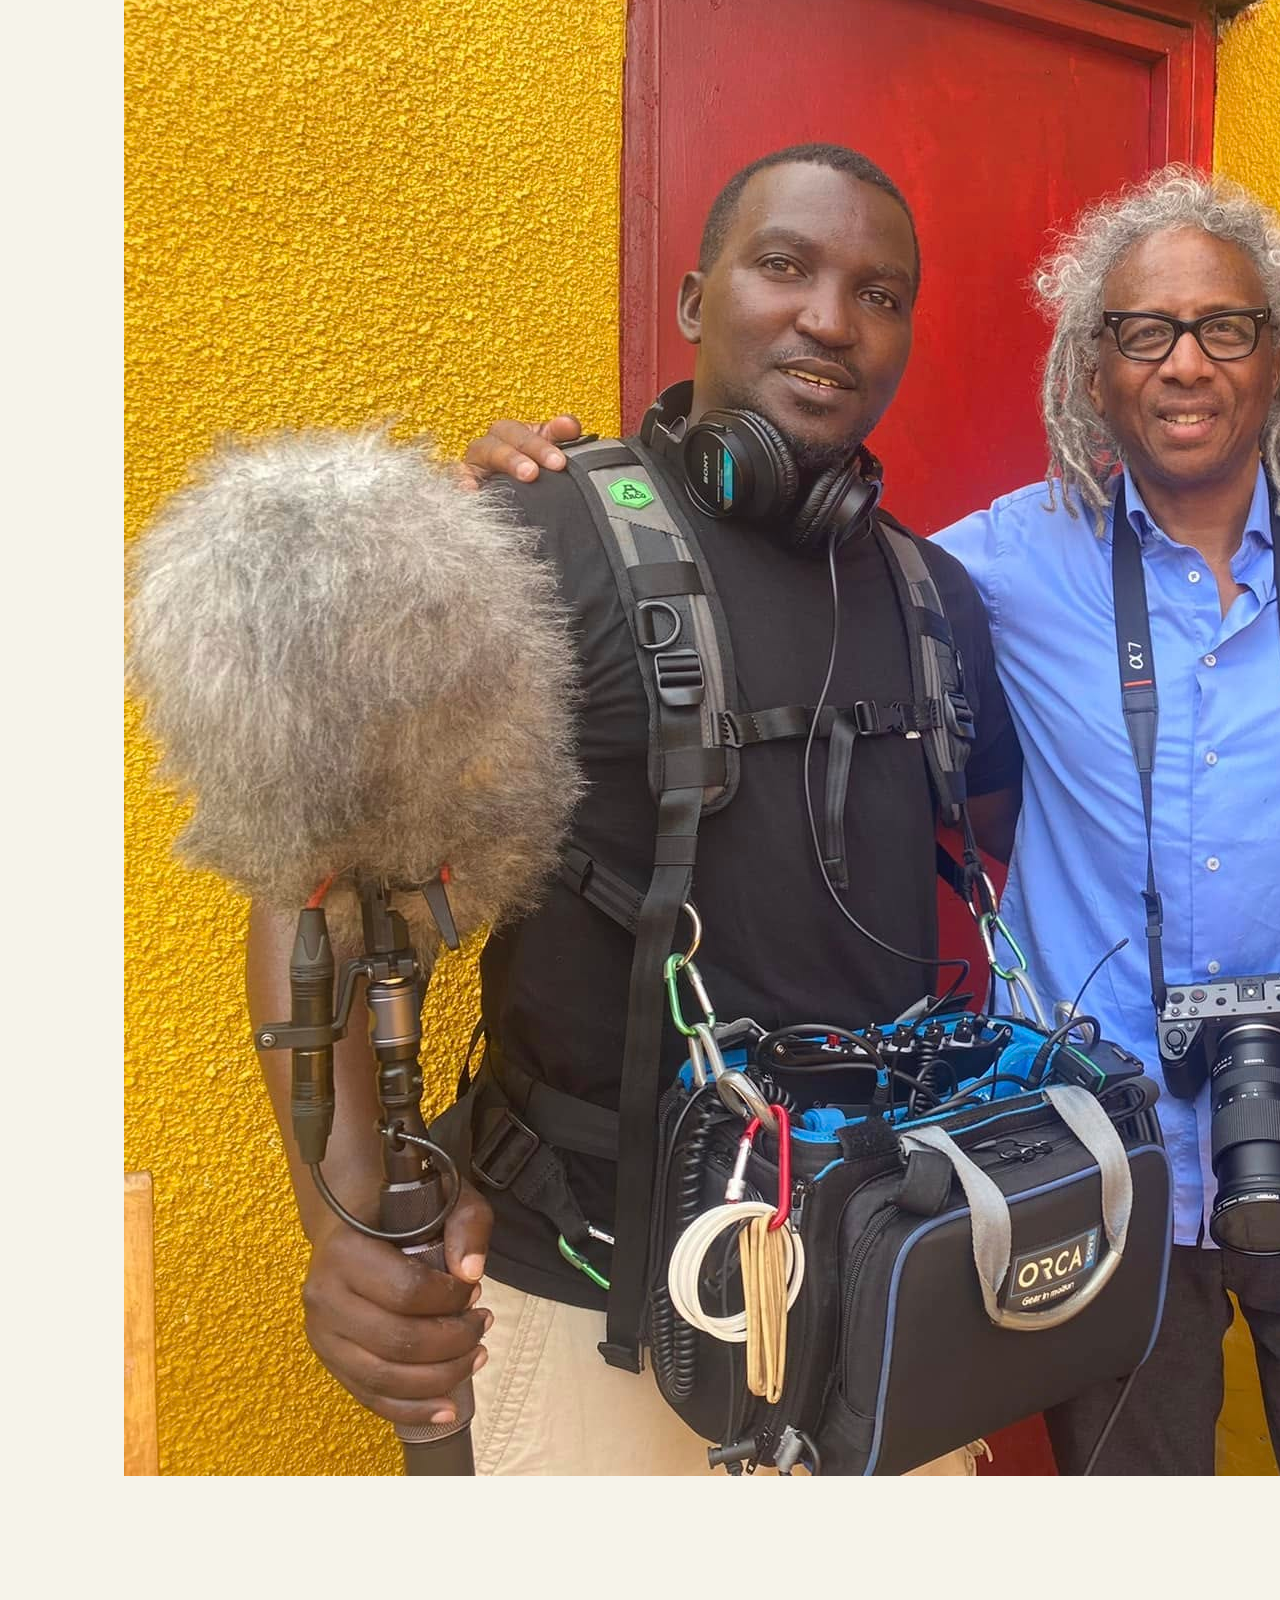
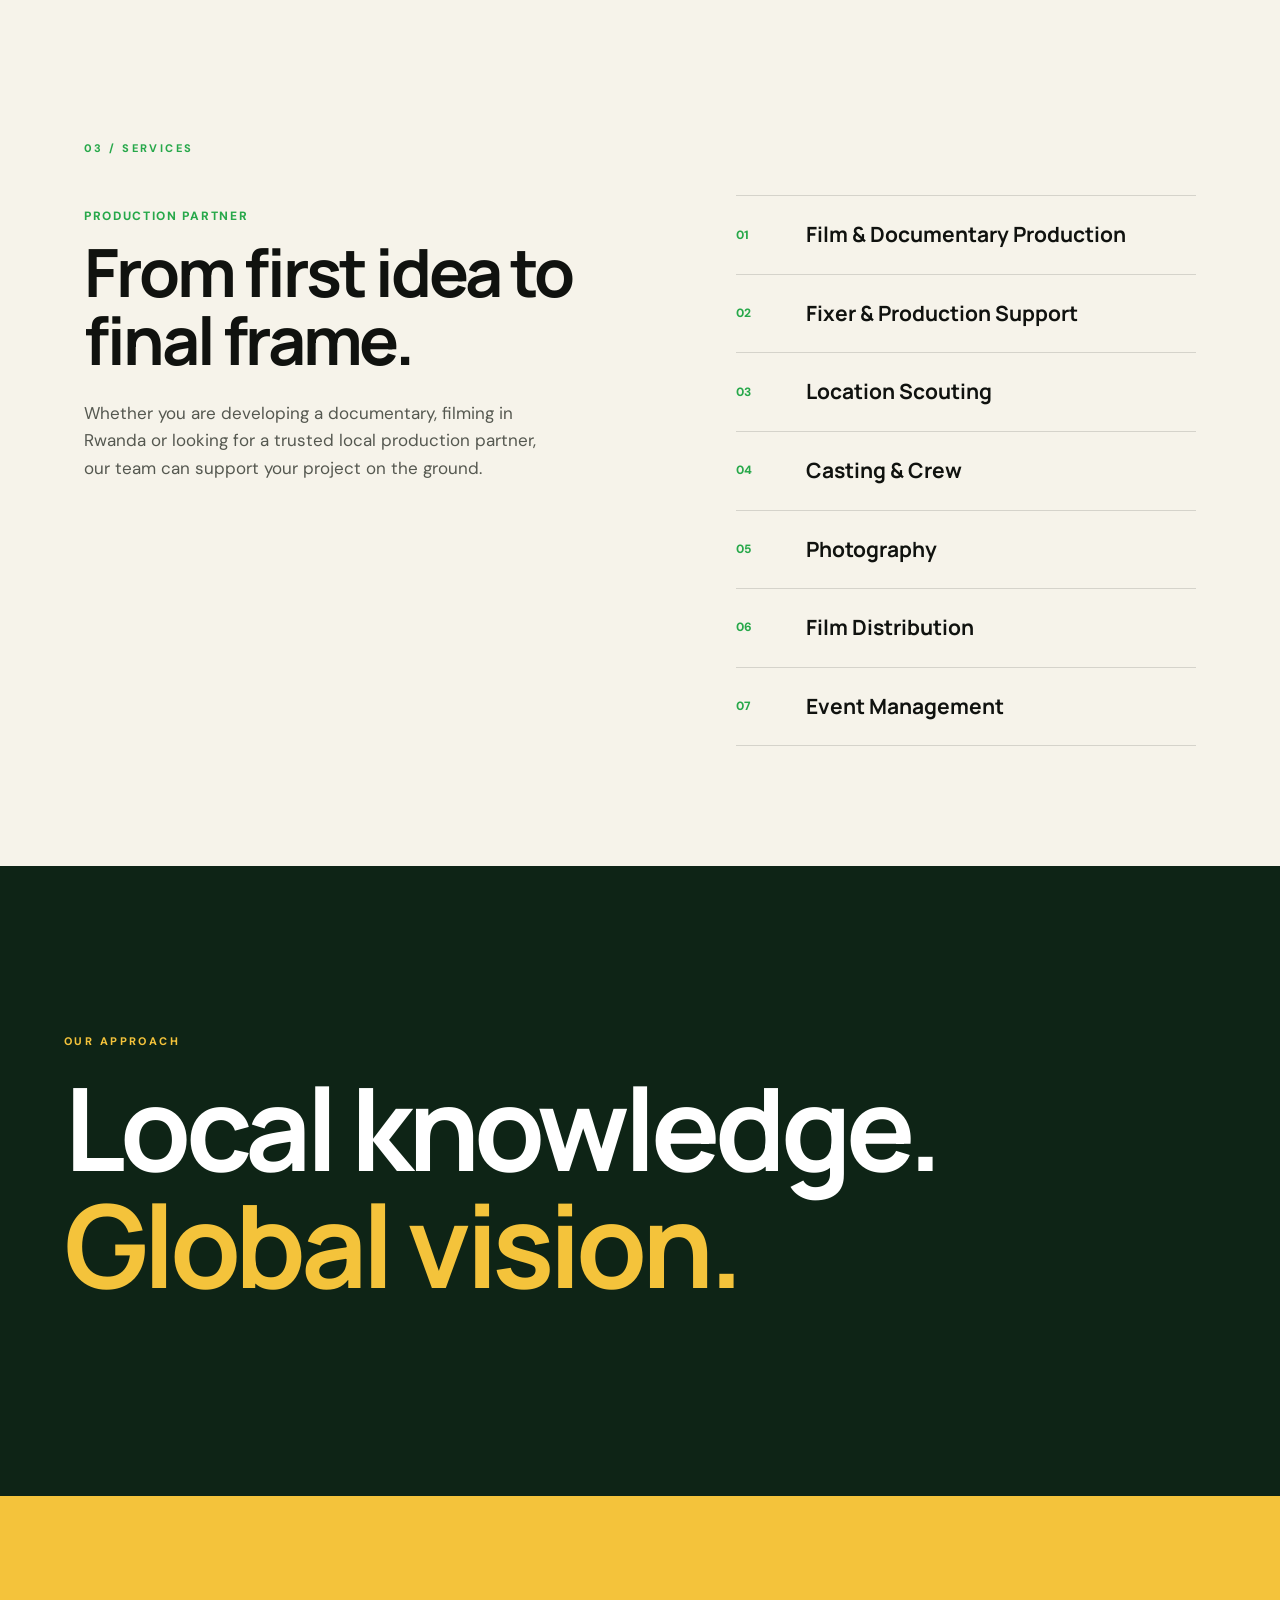
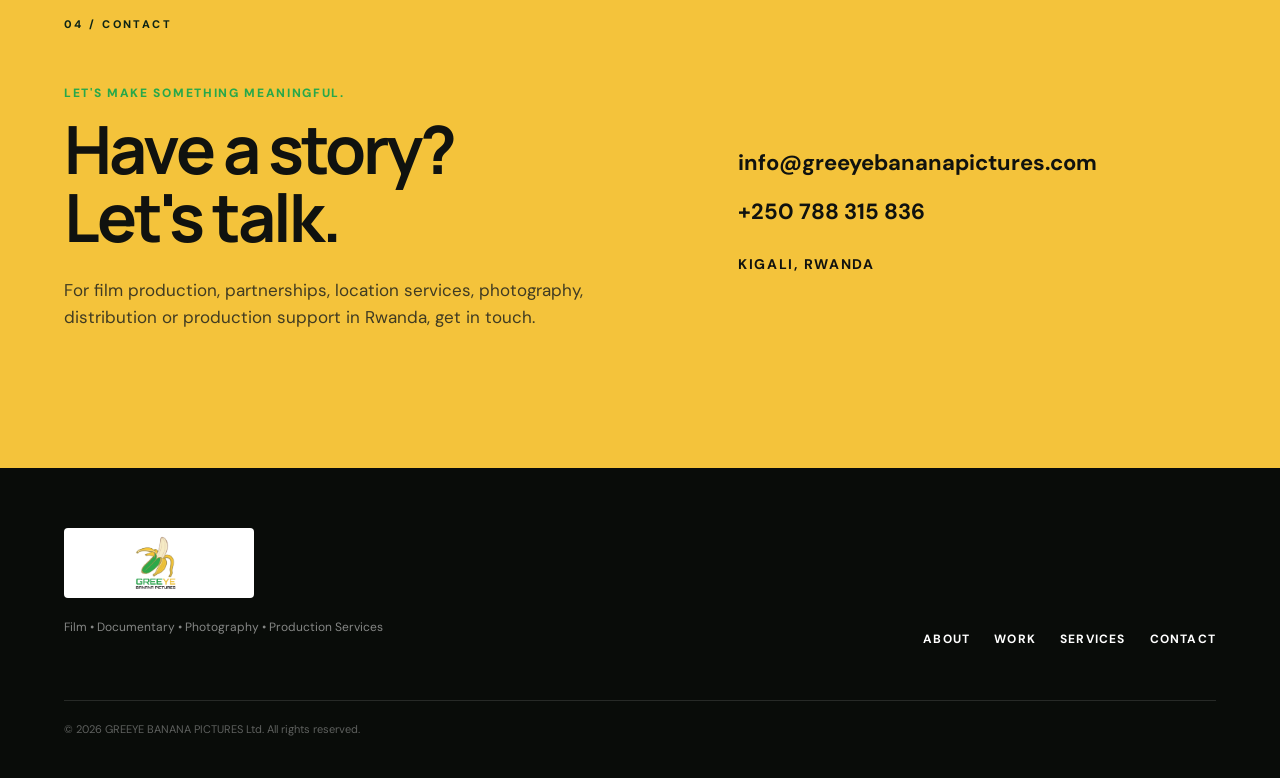
==== commit aad3ba0d: "Update index.html" ====
--- a/index.html
+++ b/index.html
@@ -110,7 +110,30 @@
       <p class="image-note">Production stills can be replaced with your original film images and posters.</p>
     </section>
 
-    <section class="services section" id="services">
+   <section class="news section" id="news">
+  <div class="section-head">
+    <div>
+      <div class="section-label">03 / NEWS</div>
+      <h2>Latest news</h2>
+    </div>
+    <p>Updates from GREEYE BANANA PICTURES.</p>
+  </div>
+
+  <div class="news-grid"></div>
+</section>
+
+<section class="gallery section" id="gallery">
+  <div class="section-head">
+    <div>
+      <div class="section-label">04 / GALLERY</div>
+      <h2>Behind the scenes</h2>
+    </div>
+    <p>Moments from our productions.</p>
+  </div>
+
+  <div class="gallery-grid"></div>
+</section>
+<section class="services section" id="services">
       <div class="section-label">03 / SERVICES</div>
       <div class="services-grid">
         <div>
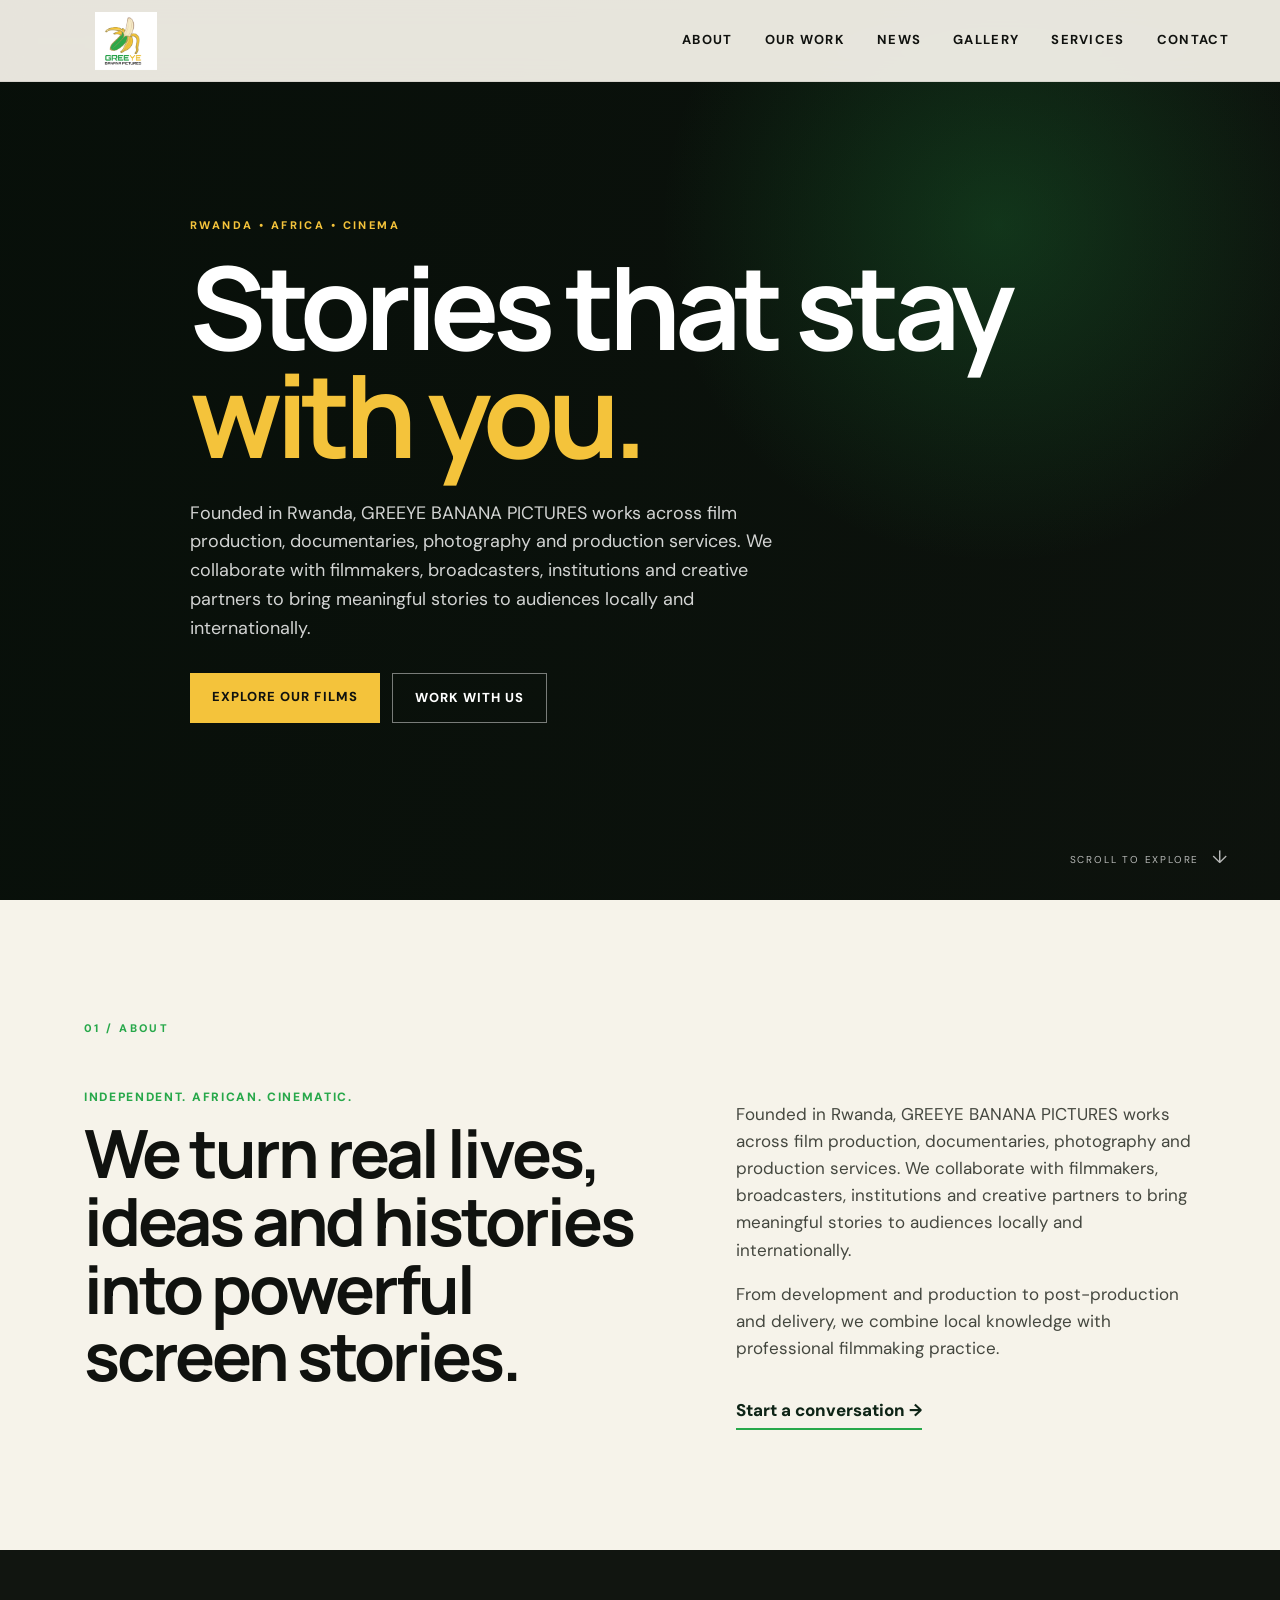
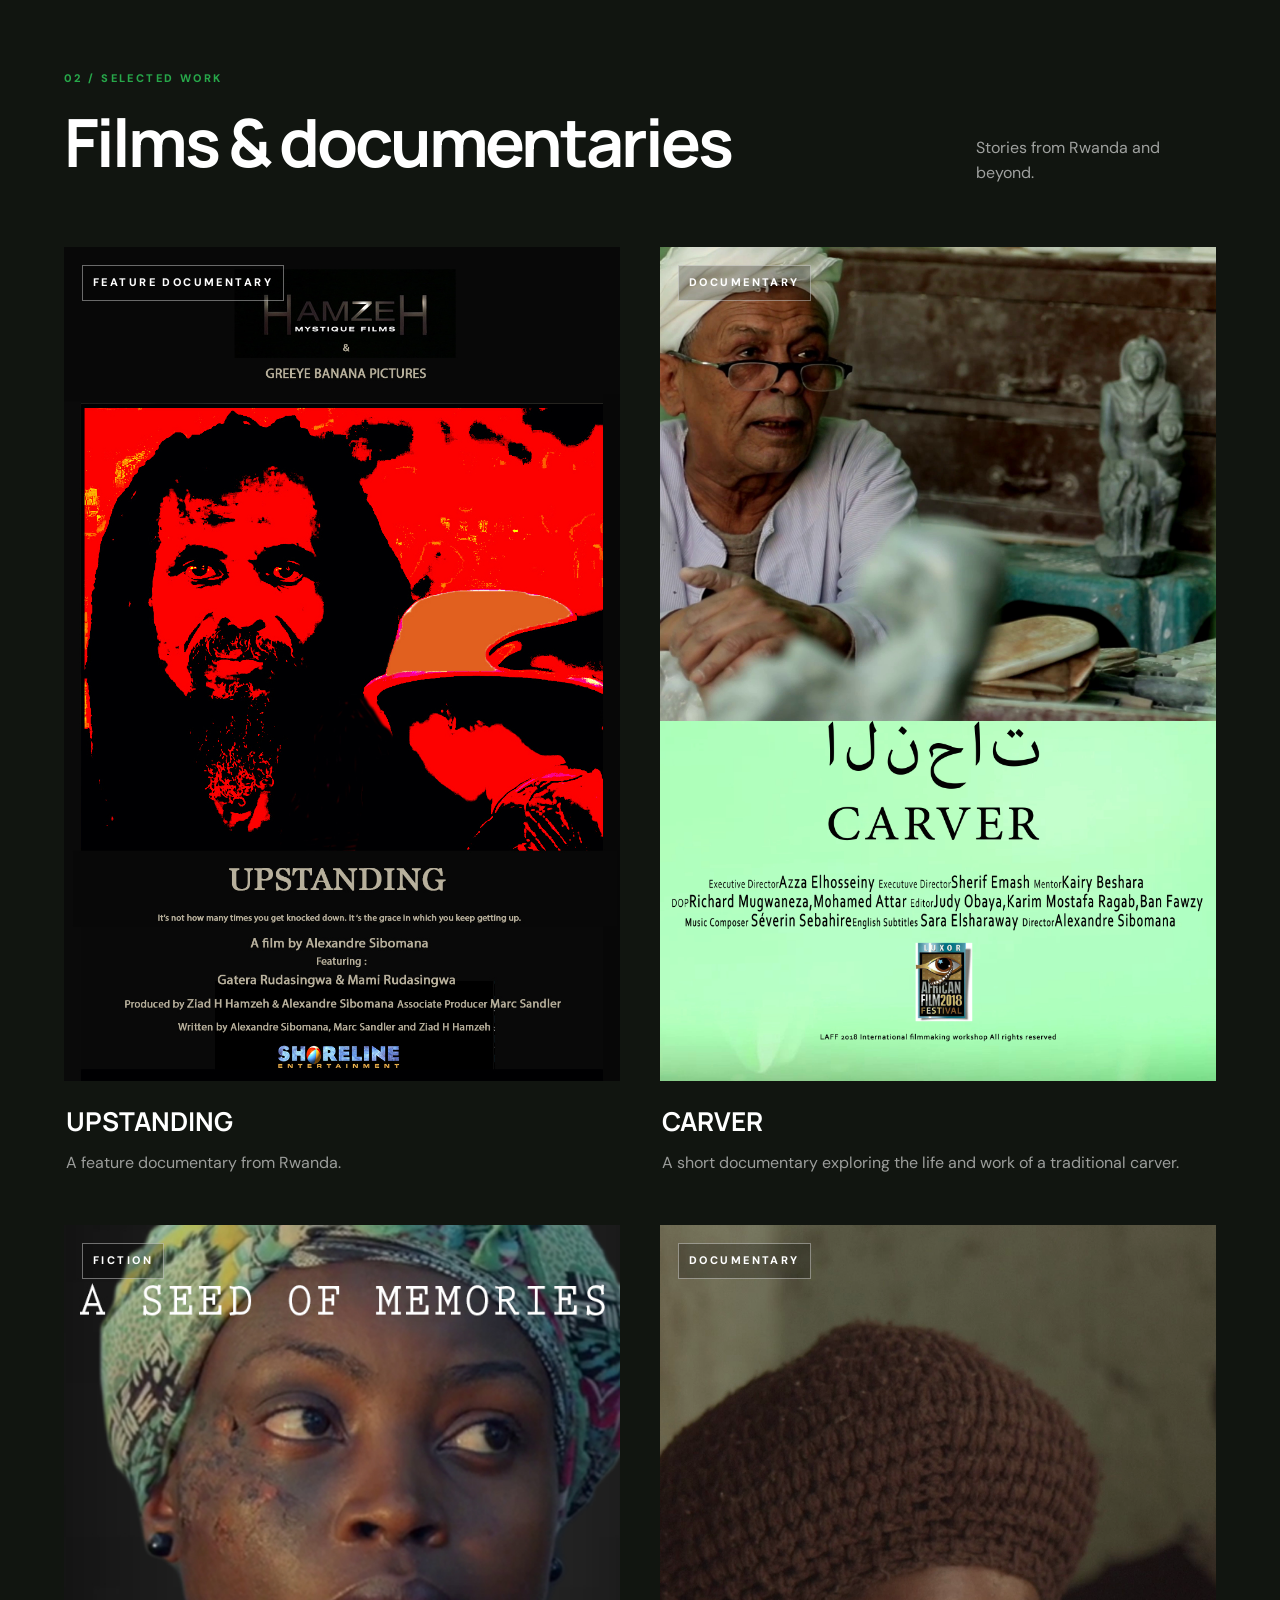
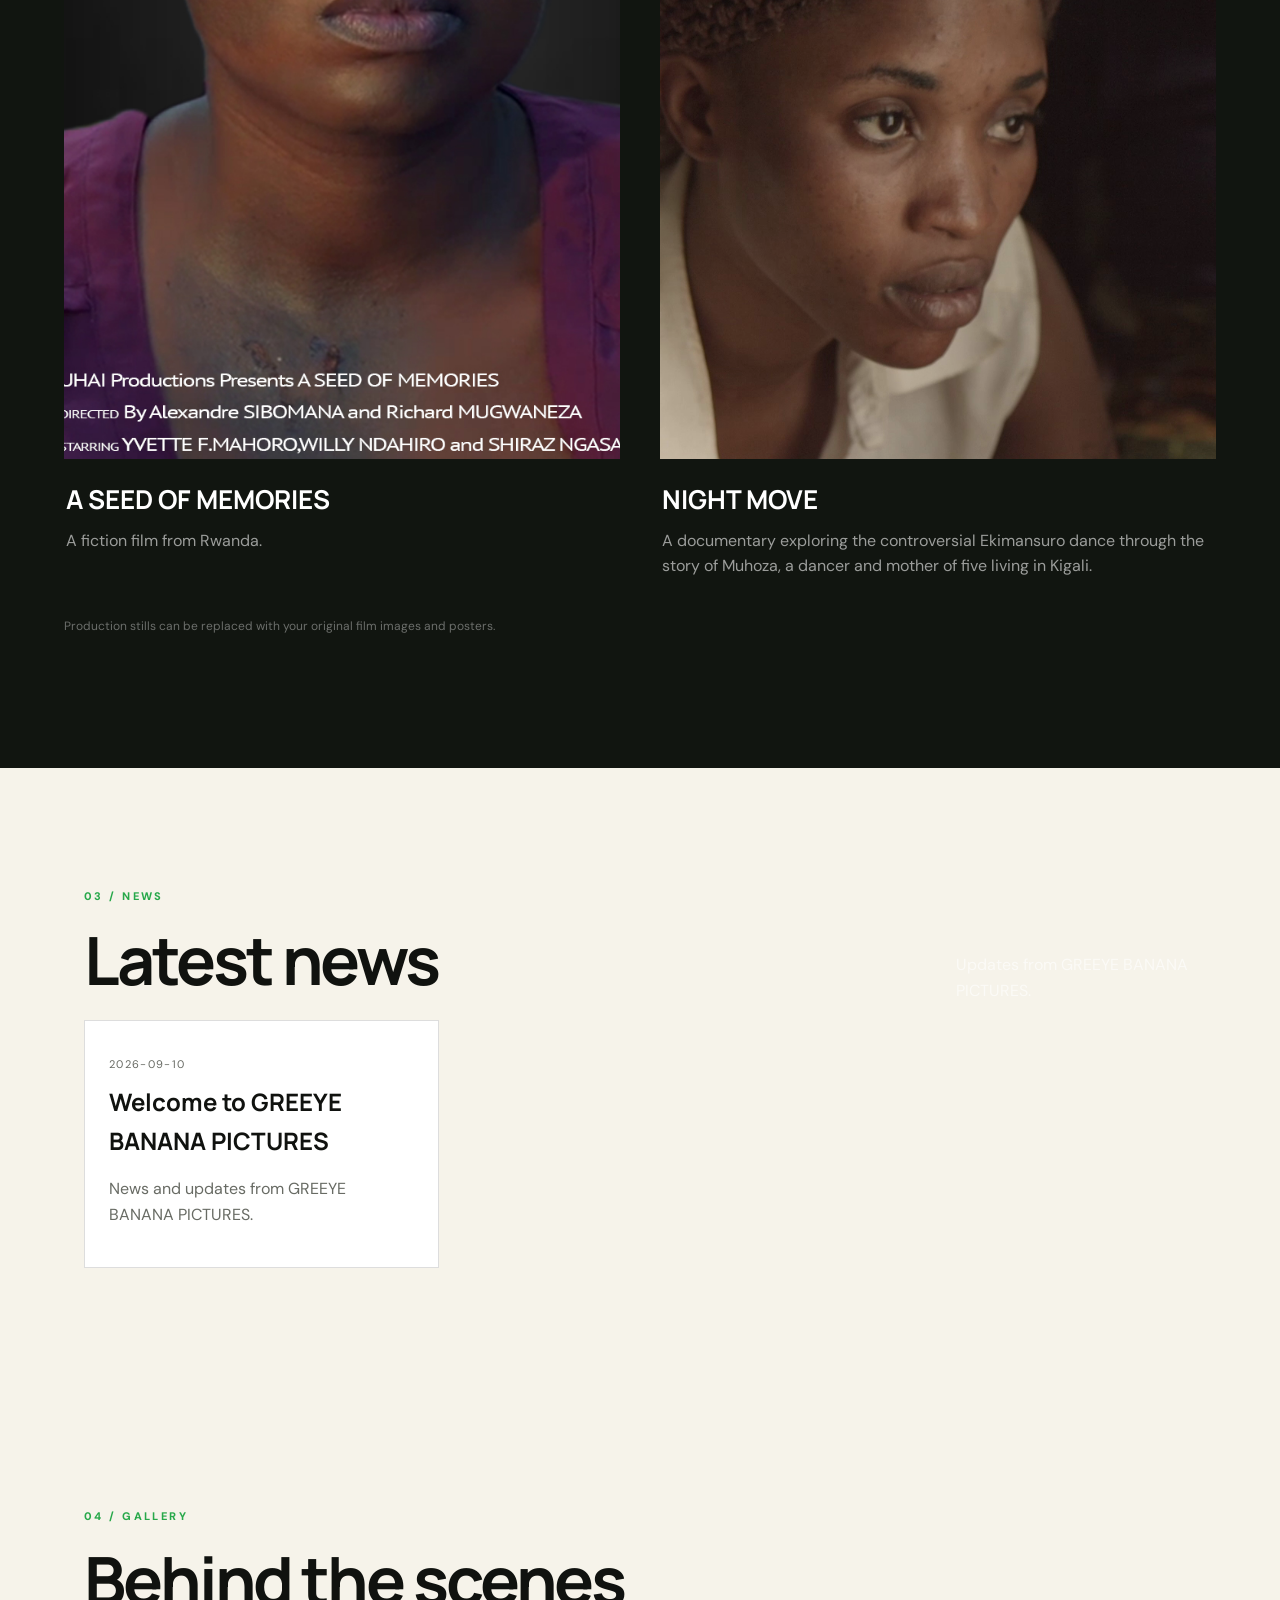
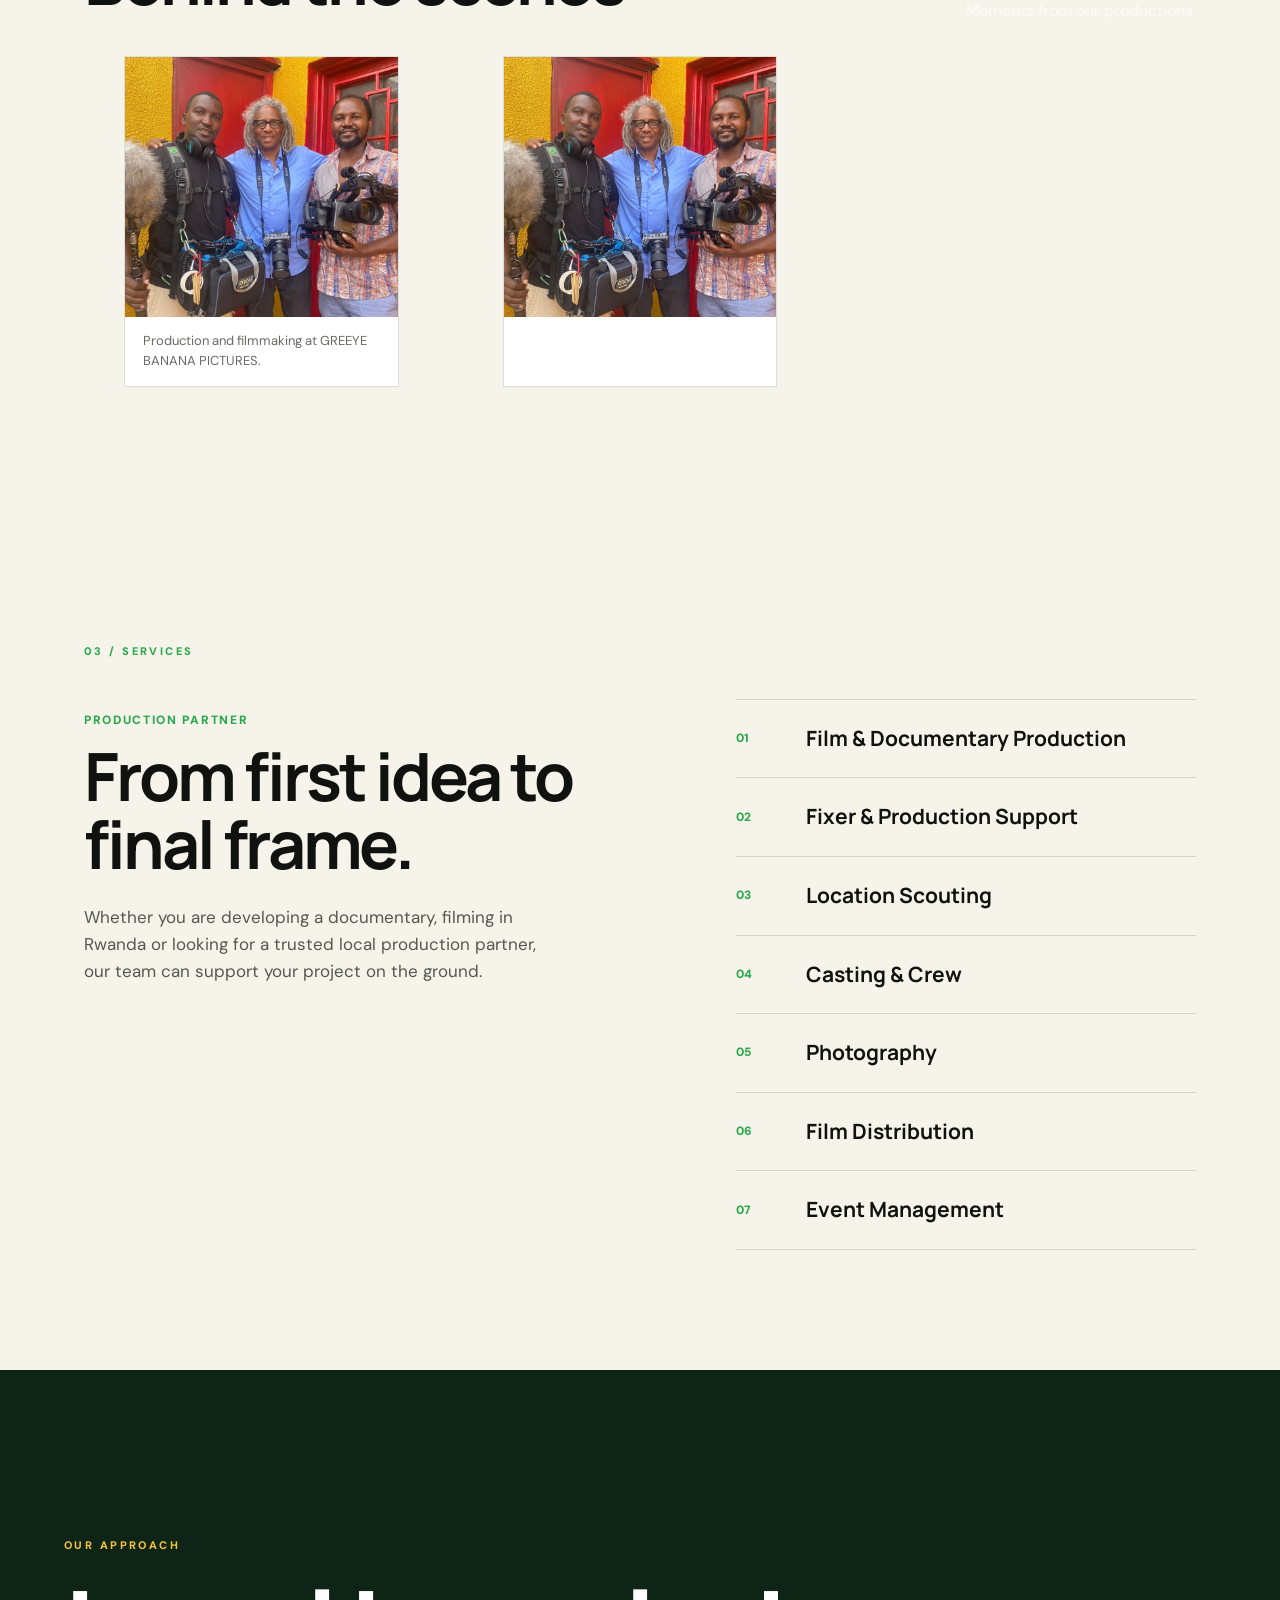
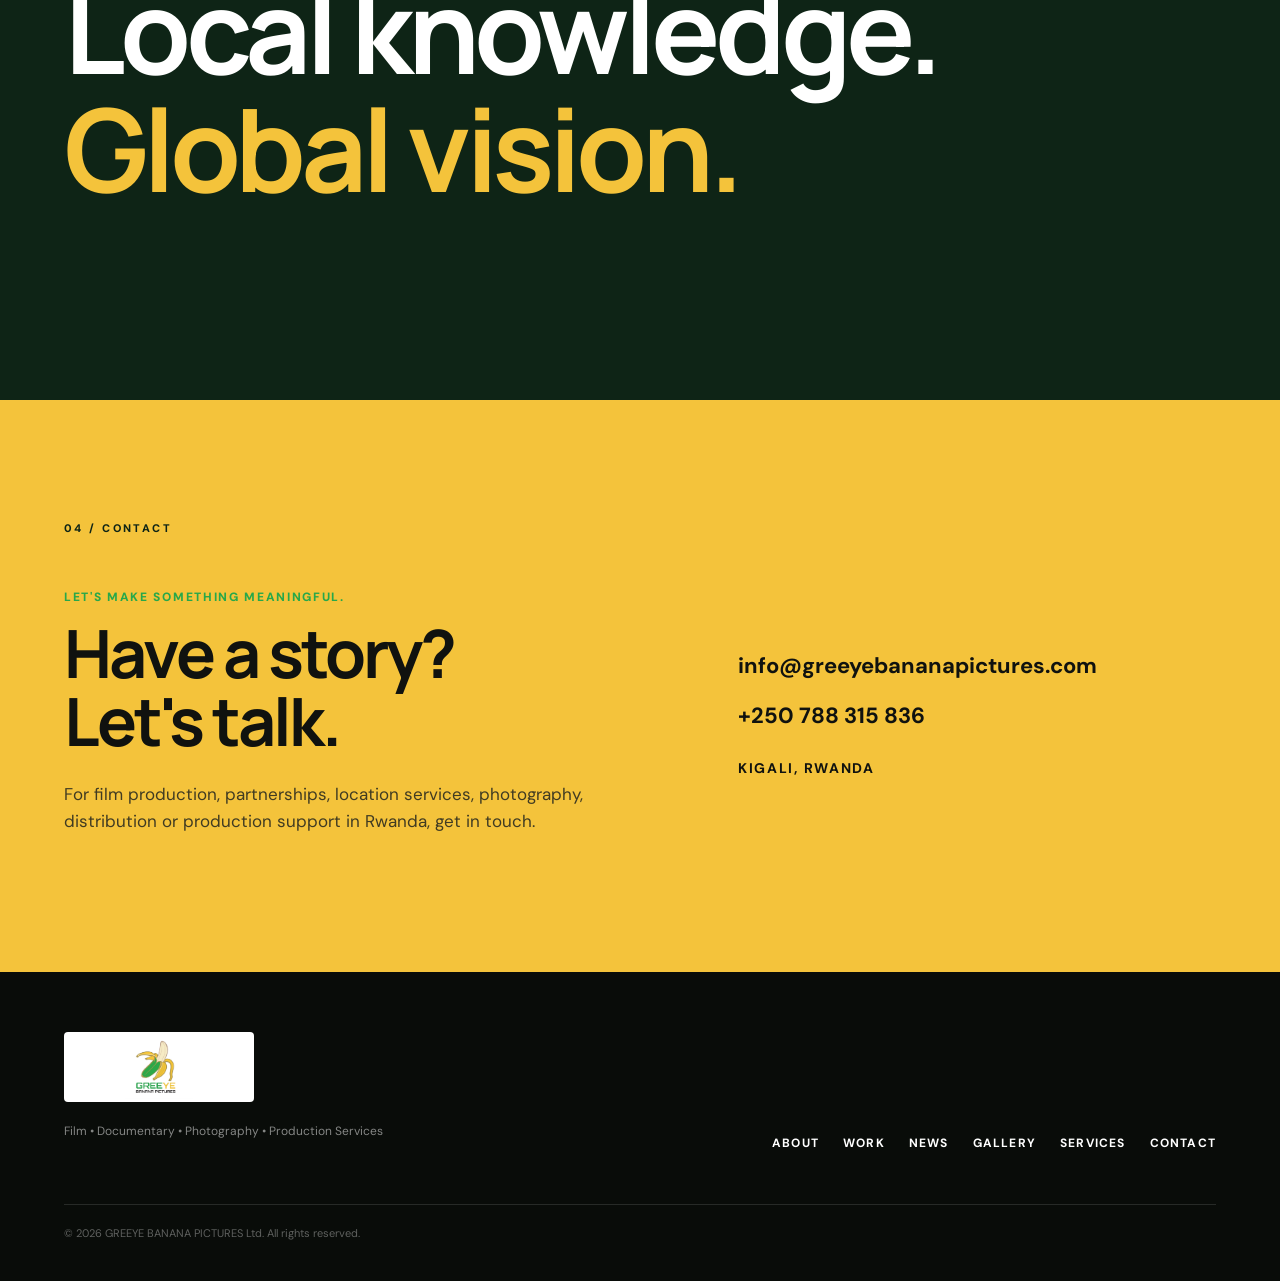
==== commit c7d08ab9: "Update index.html" ====
--- a/index.html
+++ b/index.html
@@ -185,6 +185,8 @@
     <div class="footer-links">
       <a href="#about">About</a>
       <a href="#work">Work</a>
+      <a href="#news">News</a>
+      <a href="#gallery">Gallery</a>
       <a href="#services">Services</a>
       <a href="#contact">Contact</a>
     </div>
--- a/style.css
+++ b/style.css
@@ -181,3 +181,58 @@
   footer { grid-template-columns:1fr; }
   .footer-links { flex-wrap:wrap; }
 }
+.news-grid,
+.gallery-grid {
+  display: grid;
+  grid-template-columns: repeat(3, 1fr);
+  gap: 24px;
+}
+
+.news-card,
+.gallery-item {
+  background: #fff;
+  border: 1px solid var(--line);
+  overflow: hidden;
+}
+
+.news-card img,
+.gallery-item img {
+  width: 100%;
+  height: 260px;
+  object-fit: cover;
+  display: block;
+}
+
+.news-meta {
+  padding: 24px;
+}
+
+.news-date {
+  font-size: 11px;
+  text-transform: uppercase;
+  letter-spacing: .12em;
+  color: var(--muted);
+  margin-bottom: 10px;
+}
+
+.news-card h3 {
+  font-size: 24px;
+  margin: 0 0 10px;
+}
+
+.news-card p {
+  color: var(--muted);
+}
+
+.gallery-item figcaption {
+  padding: 14px 18px;
+  font-size: 13px;
+  color: var(--muted);
+}
+
+@media (max-width: 800px) {
+  .news-grid,
+  .gallery-grid {
+    grid-template-columns: 1fr;
+  }
+}
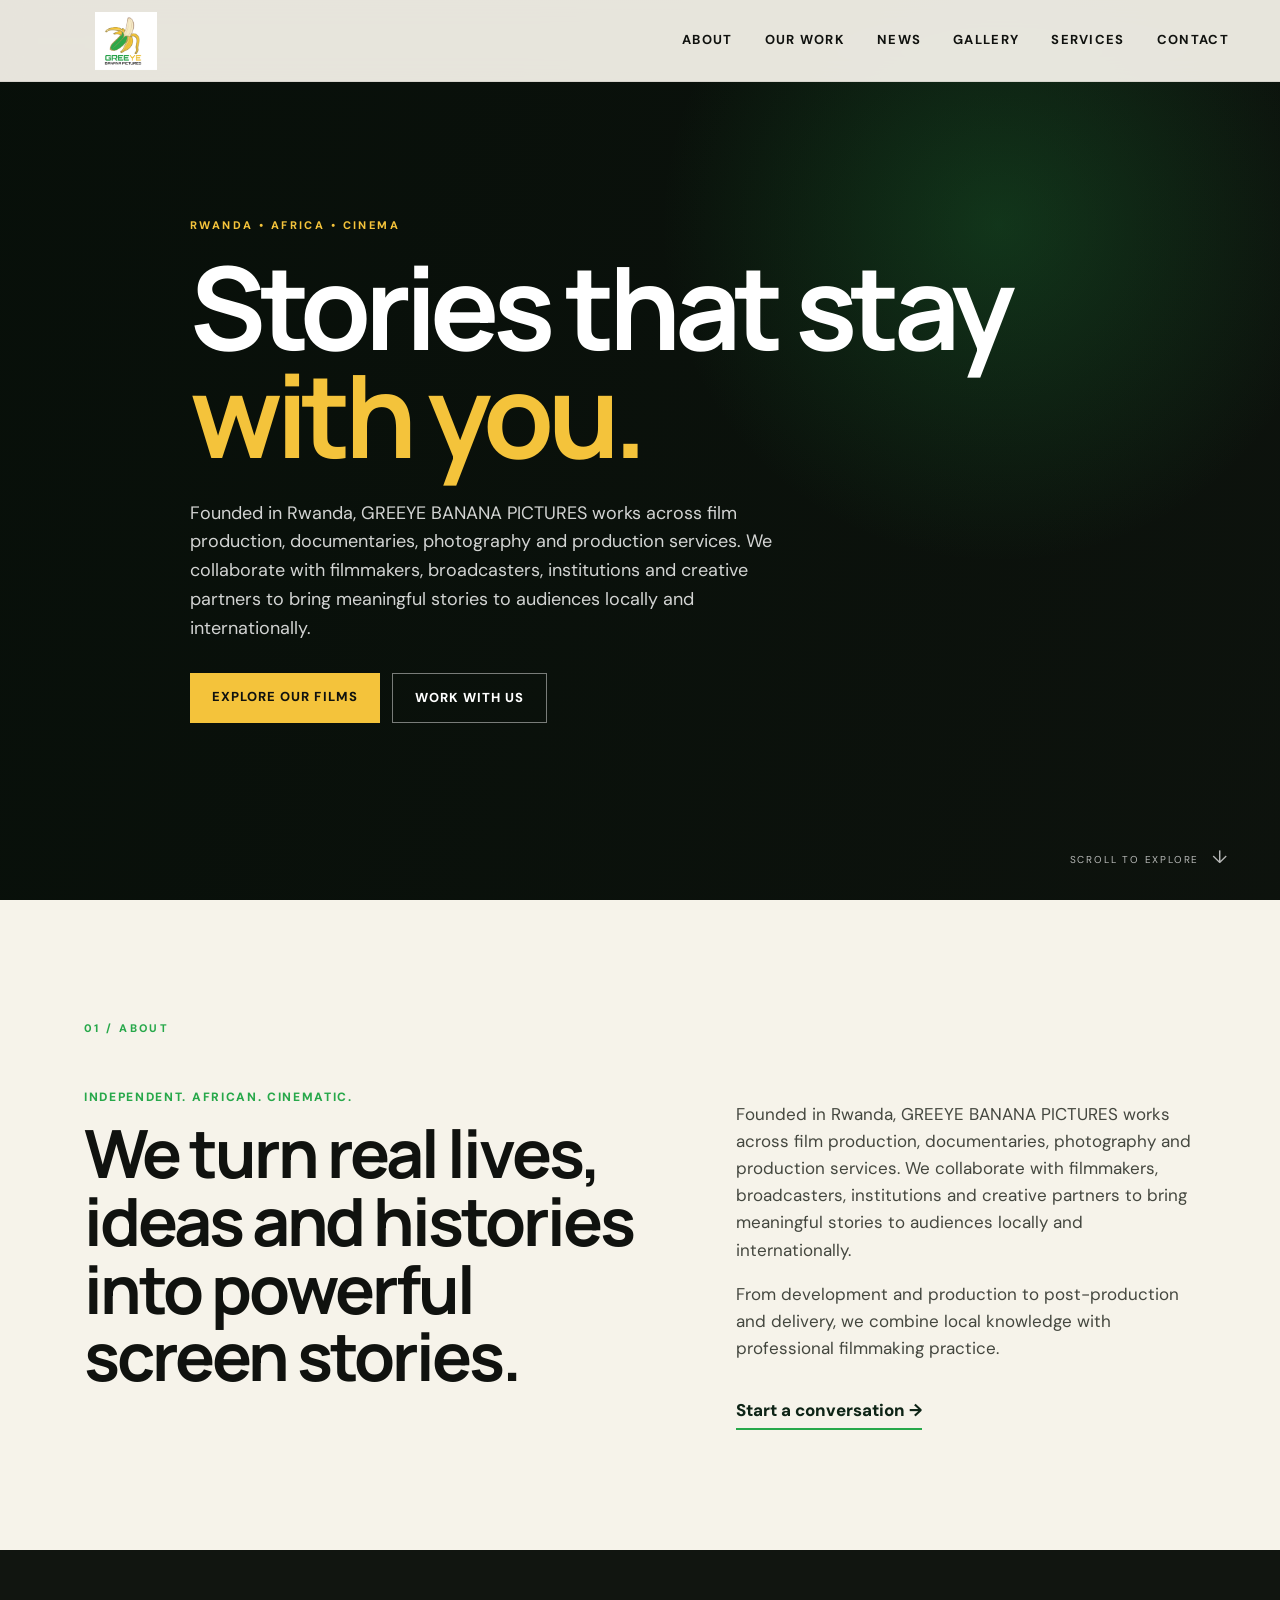
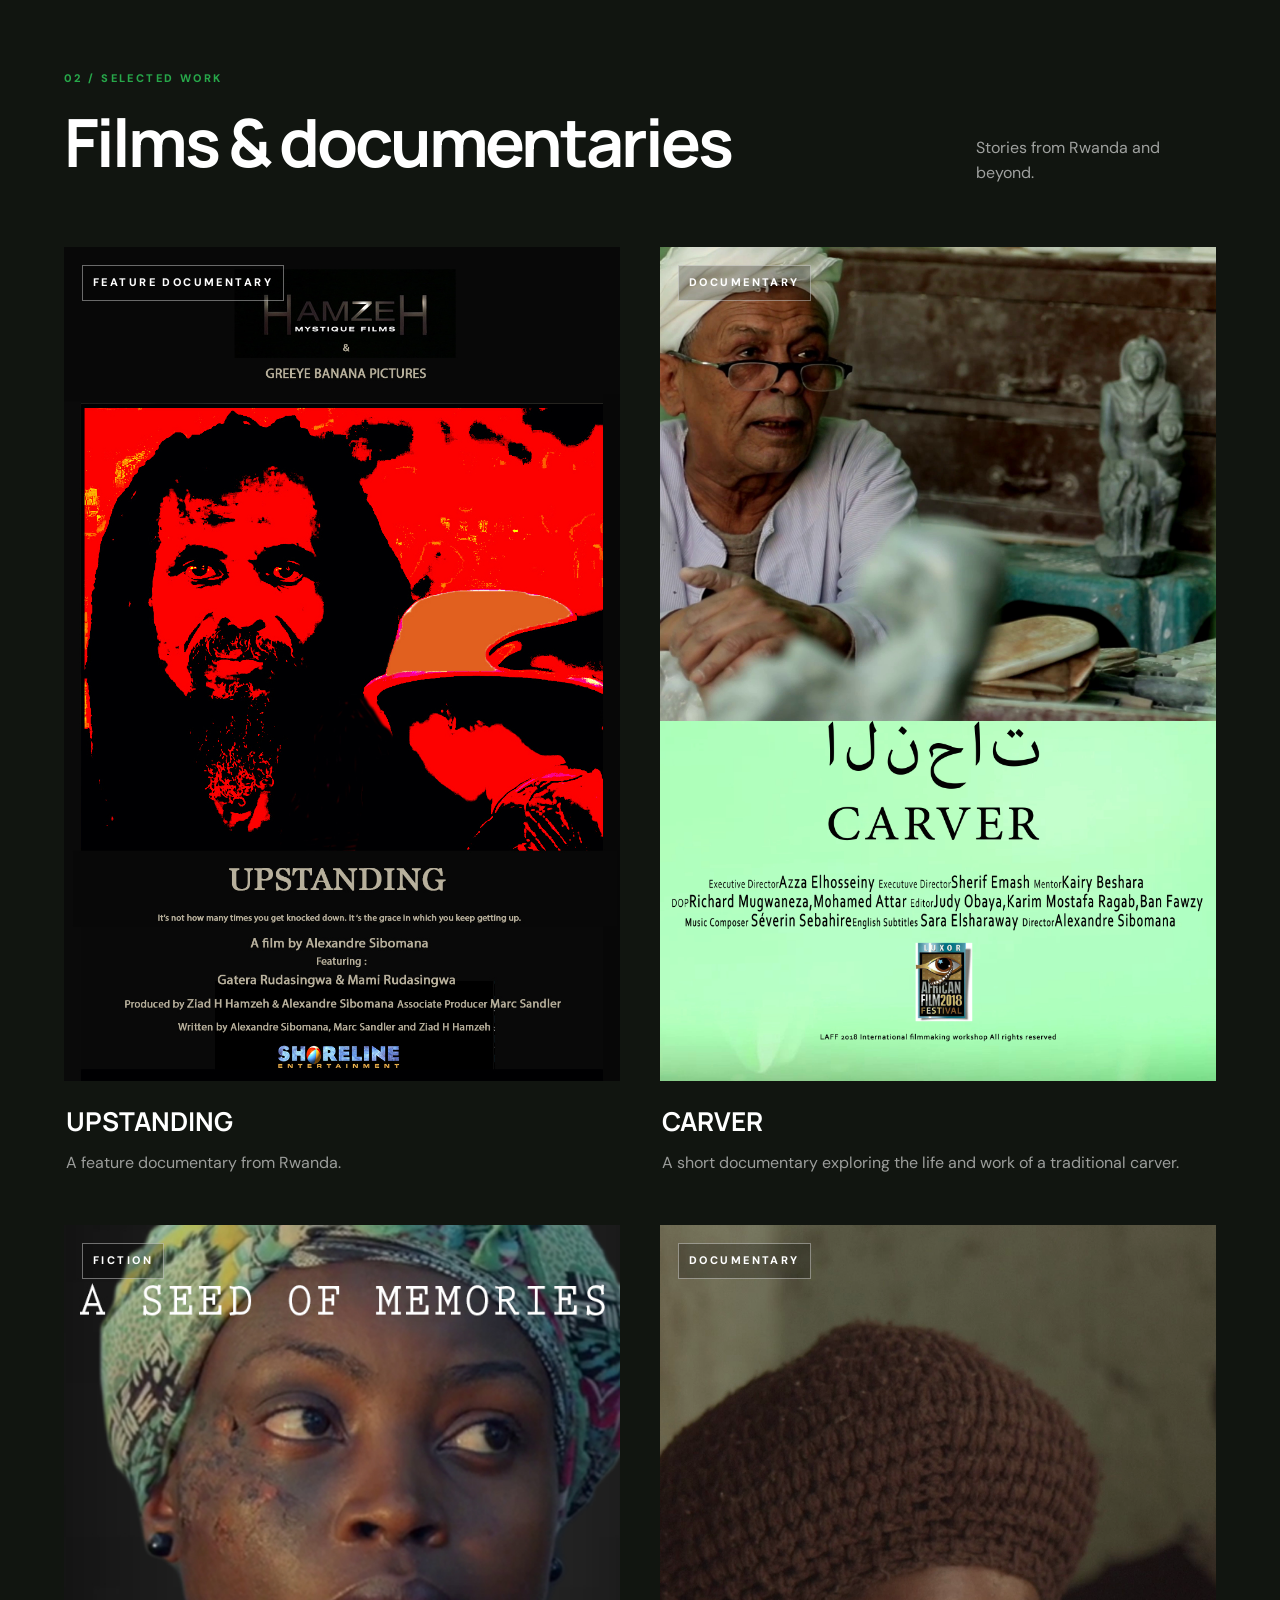
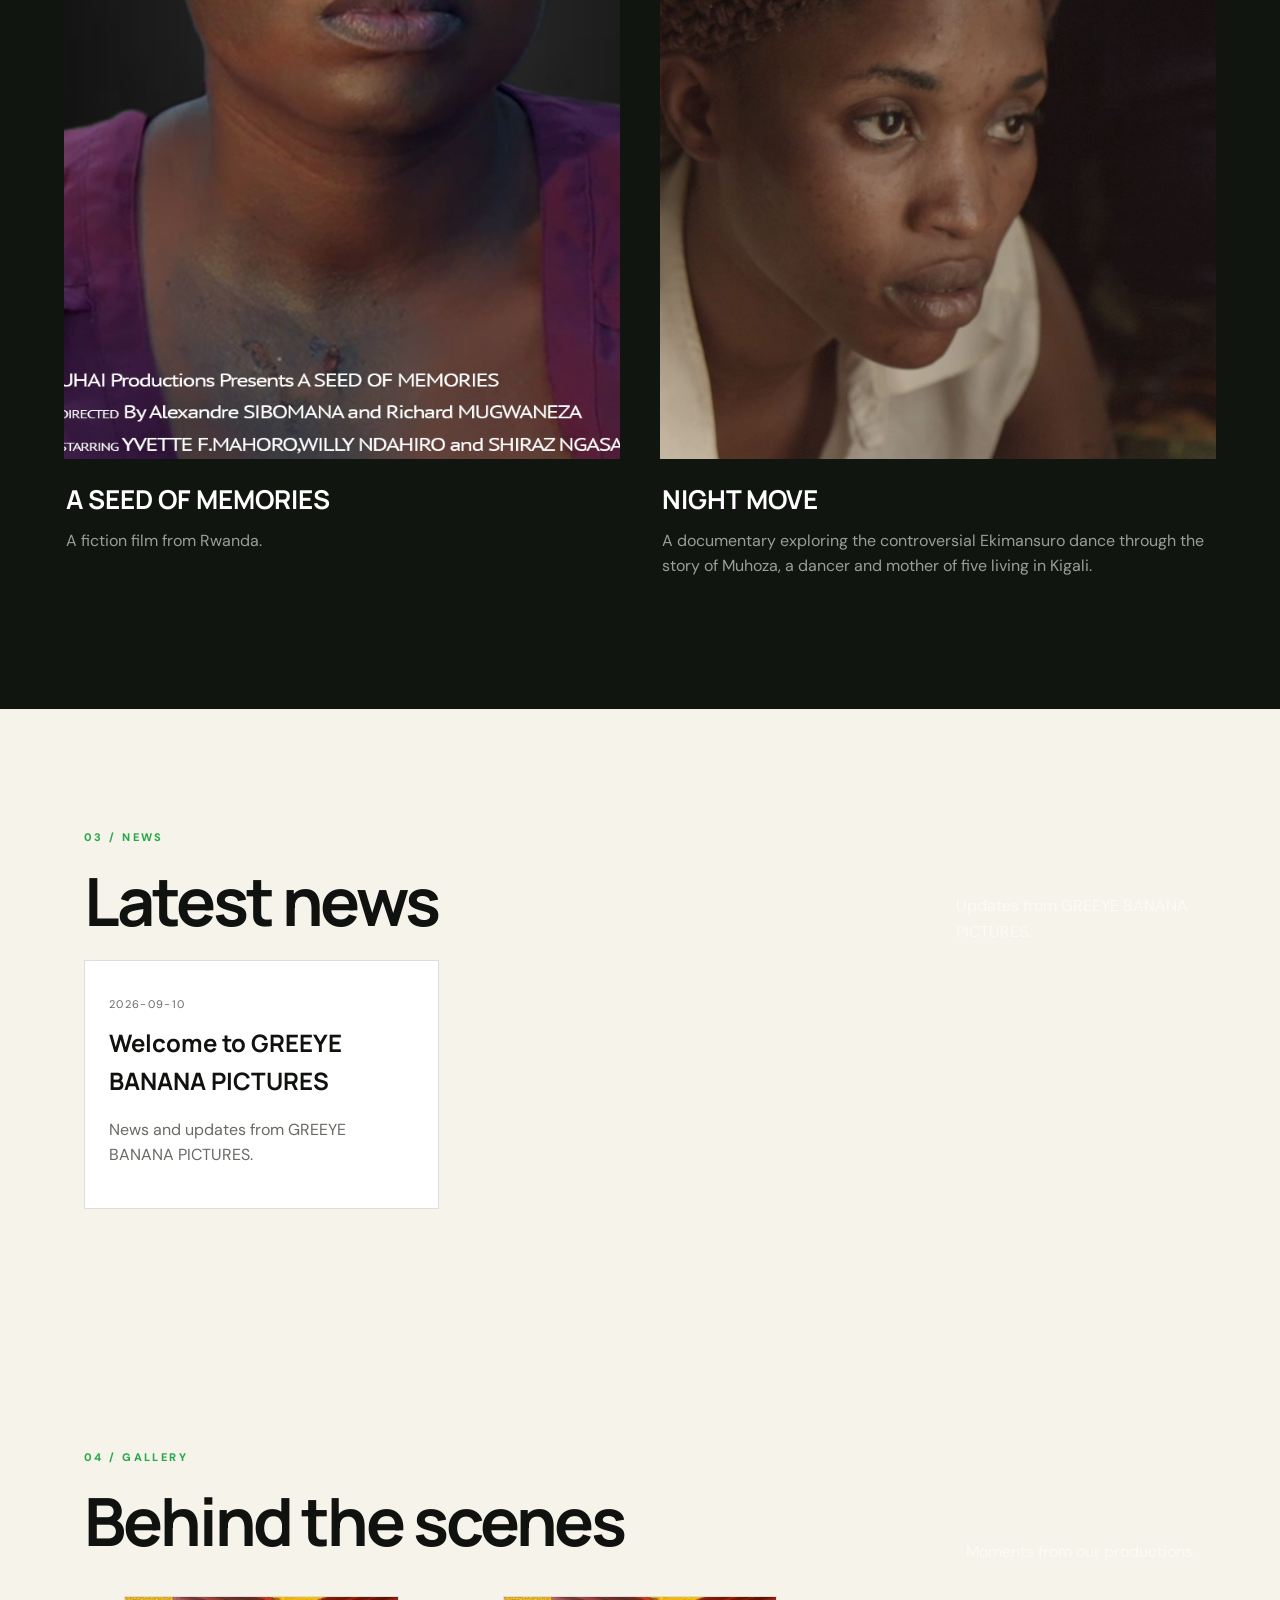
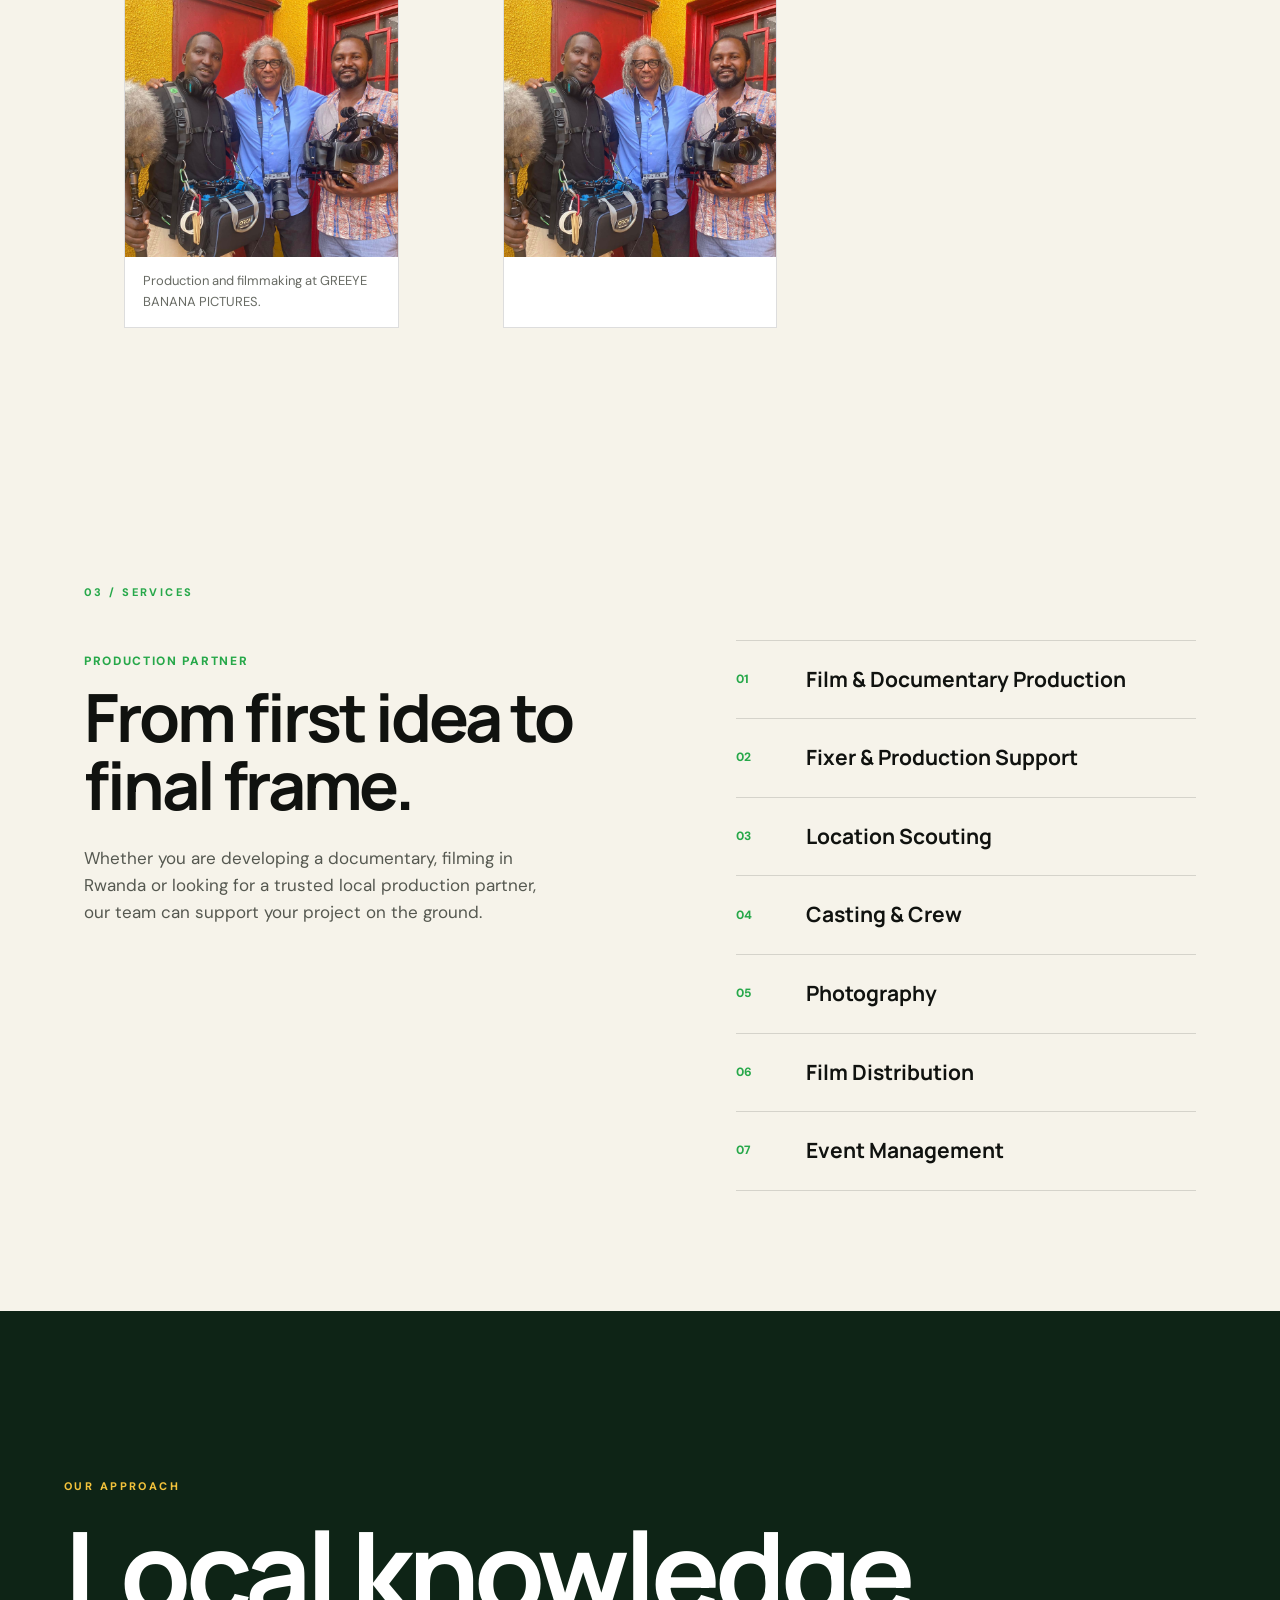
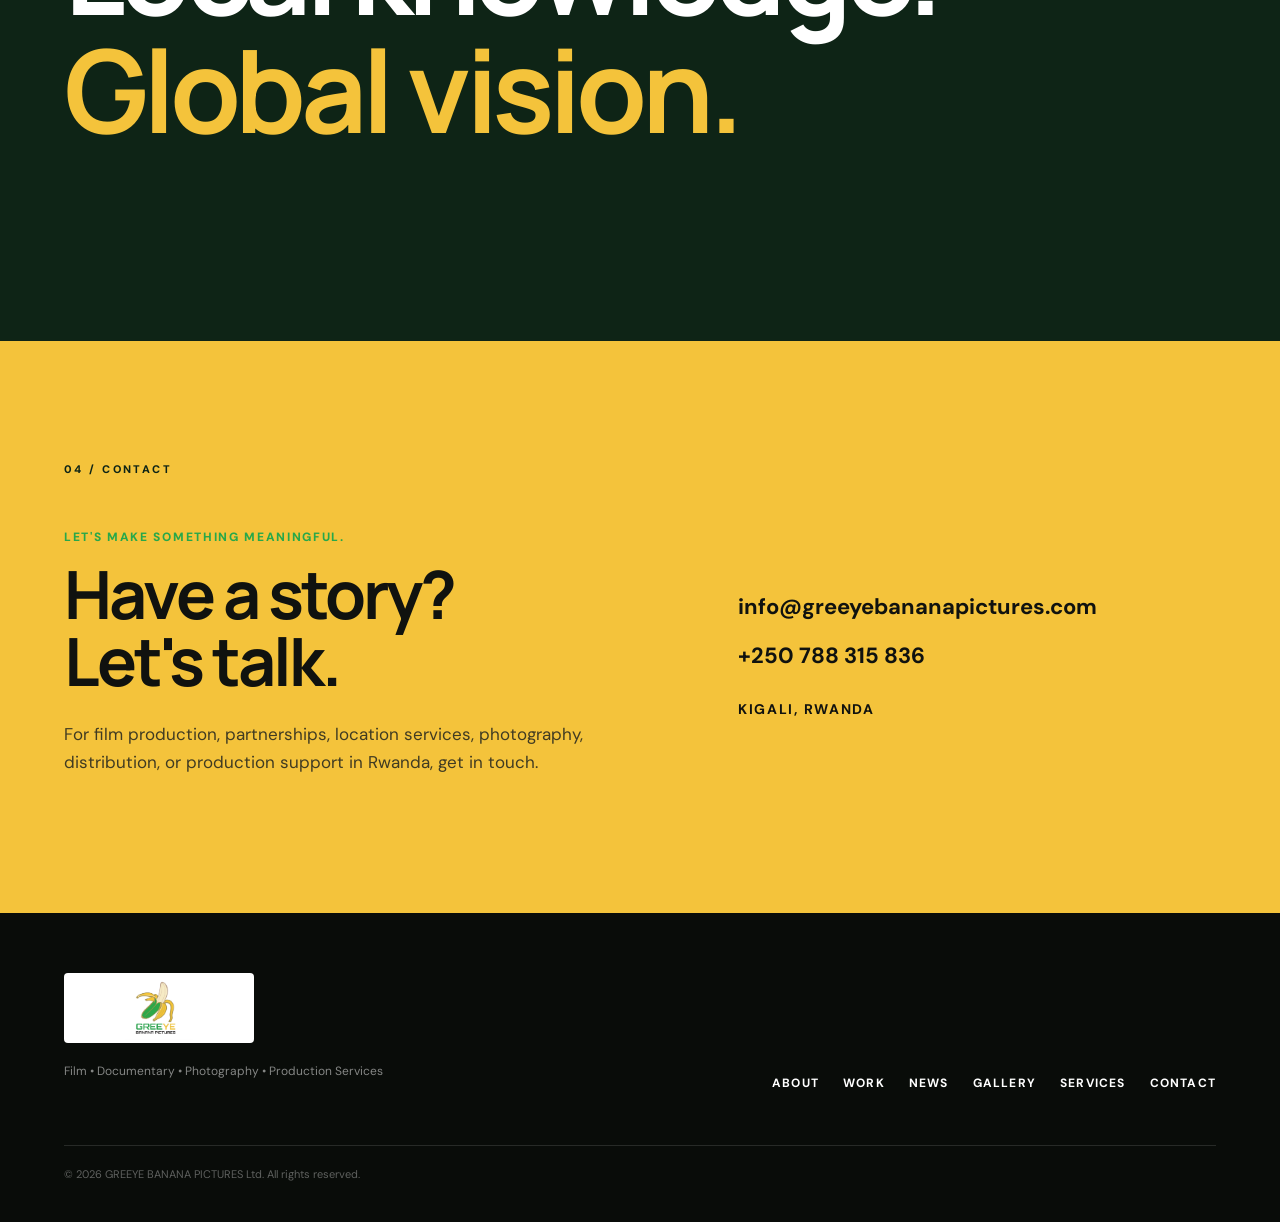
==== commit 6e392d8e: "Update index.html" ====
--- a/index.html
+++ b/index.html
@@ -107,7 +107,6 @@
           </div>
         </article>
       </div>
-      <p class="image-note">Production stills can be replaced with your original film images and posters.</p>
     </section>
 
    <section class="news section" id="news">
@@ -166,11 +165,11 @@
         <div>
           <p class="kicker">Let's make something meaningful.</p>
           <h2>Have a story?<br>Let's talk.</h2>
-          <p class="contact-copy">For film production, partnerships, location services, photography, distribution or production support in Rwanda, get in touch.</p>
+          <p class="contact-copy">For film production, partnerships, location services, photography, distribution, or production support in Rwanda, get in touch.</p>
         </div>
         <div class="contact-details">
-          <a href="mailto:info@greeyebananapictures.com">info@greeyebananapictures.com</a>
-          <a href="tel:+250788315836">+250 788 315 836</a>
+          <a href="mailto:greeyebananapictures@gmail.com">greeyebananapictures@gmail.com</a>
+          <a href="https://wa.me/250788315836">+250 788 315 836</a>
           <p>Kigali, Rwanda</p>
         </div>
       </div>
